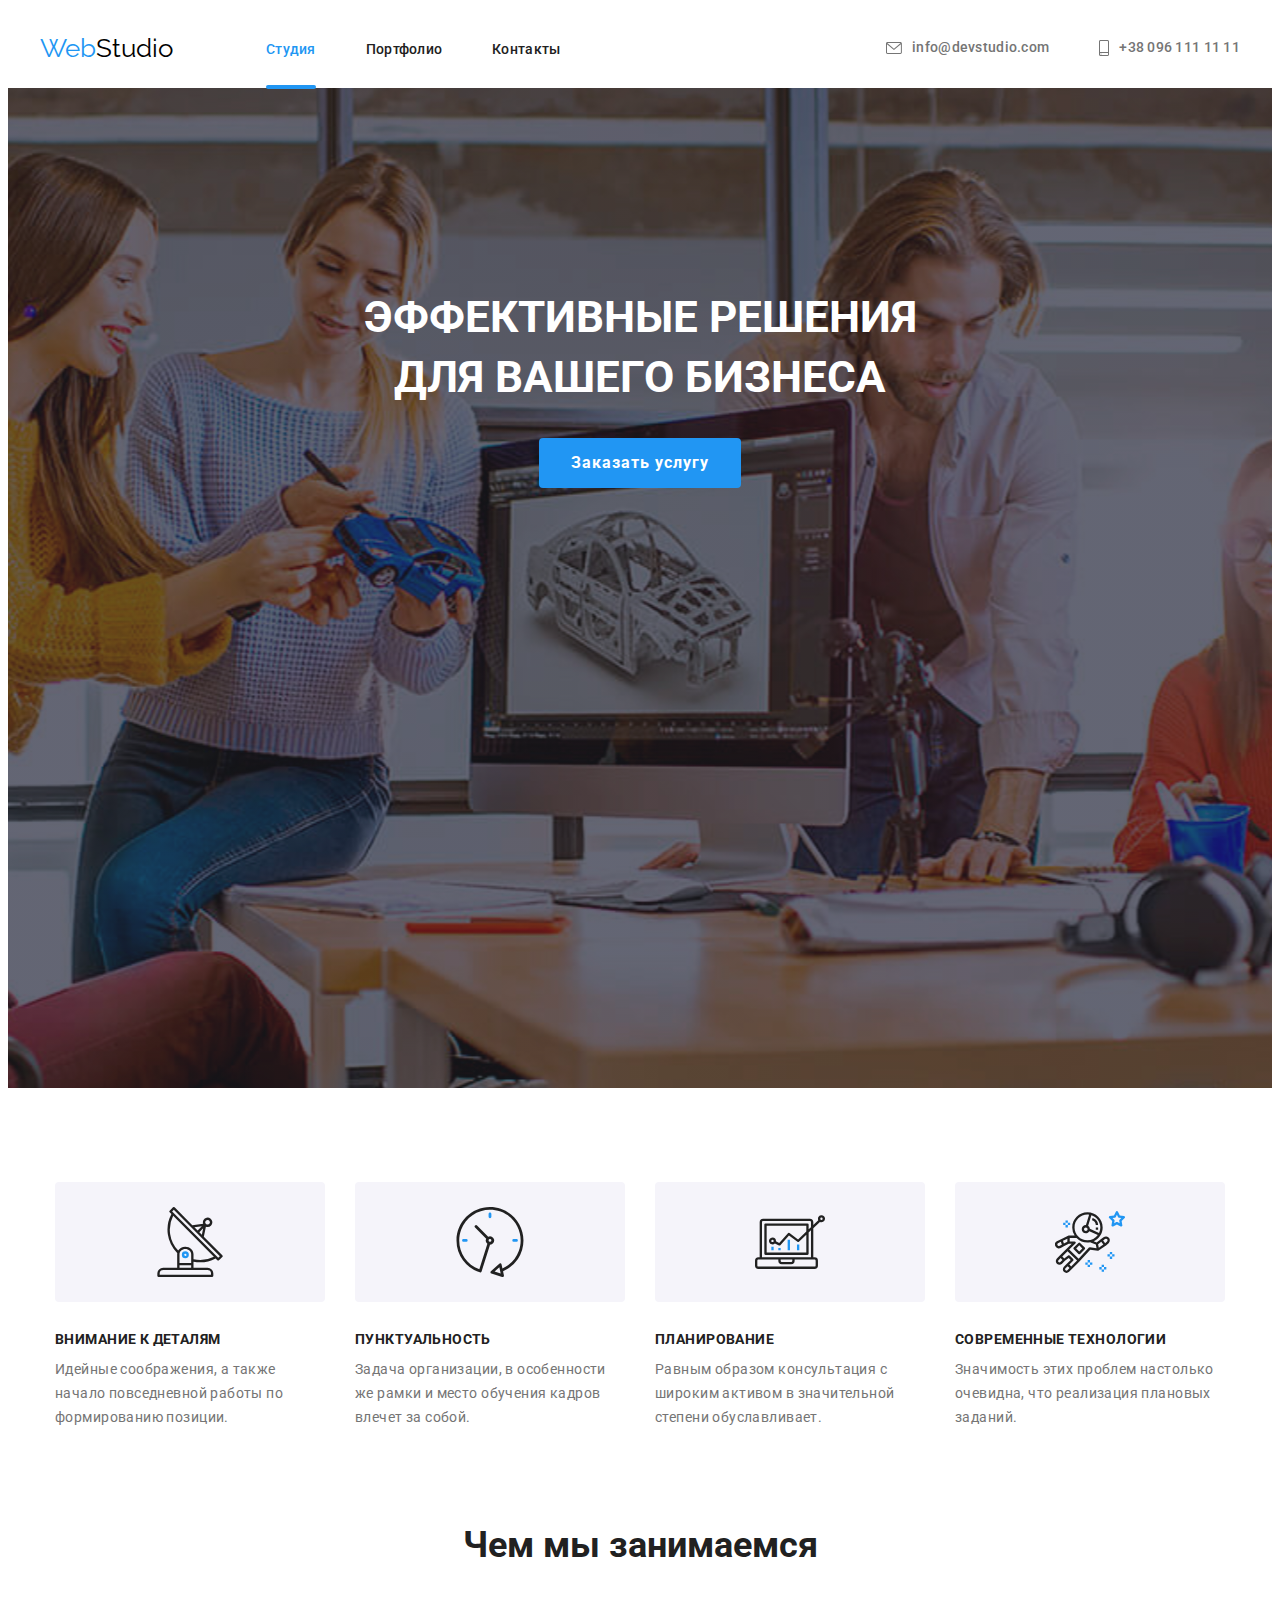
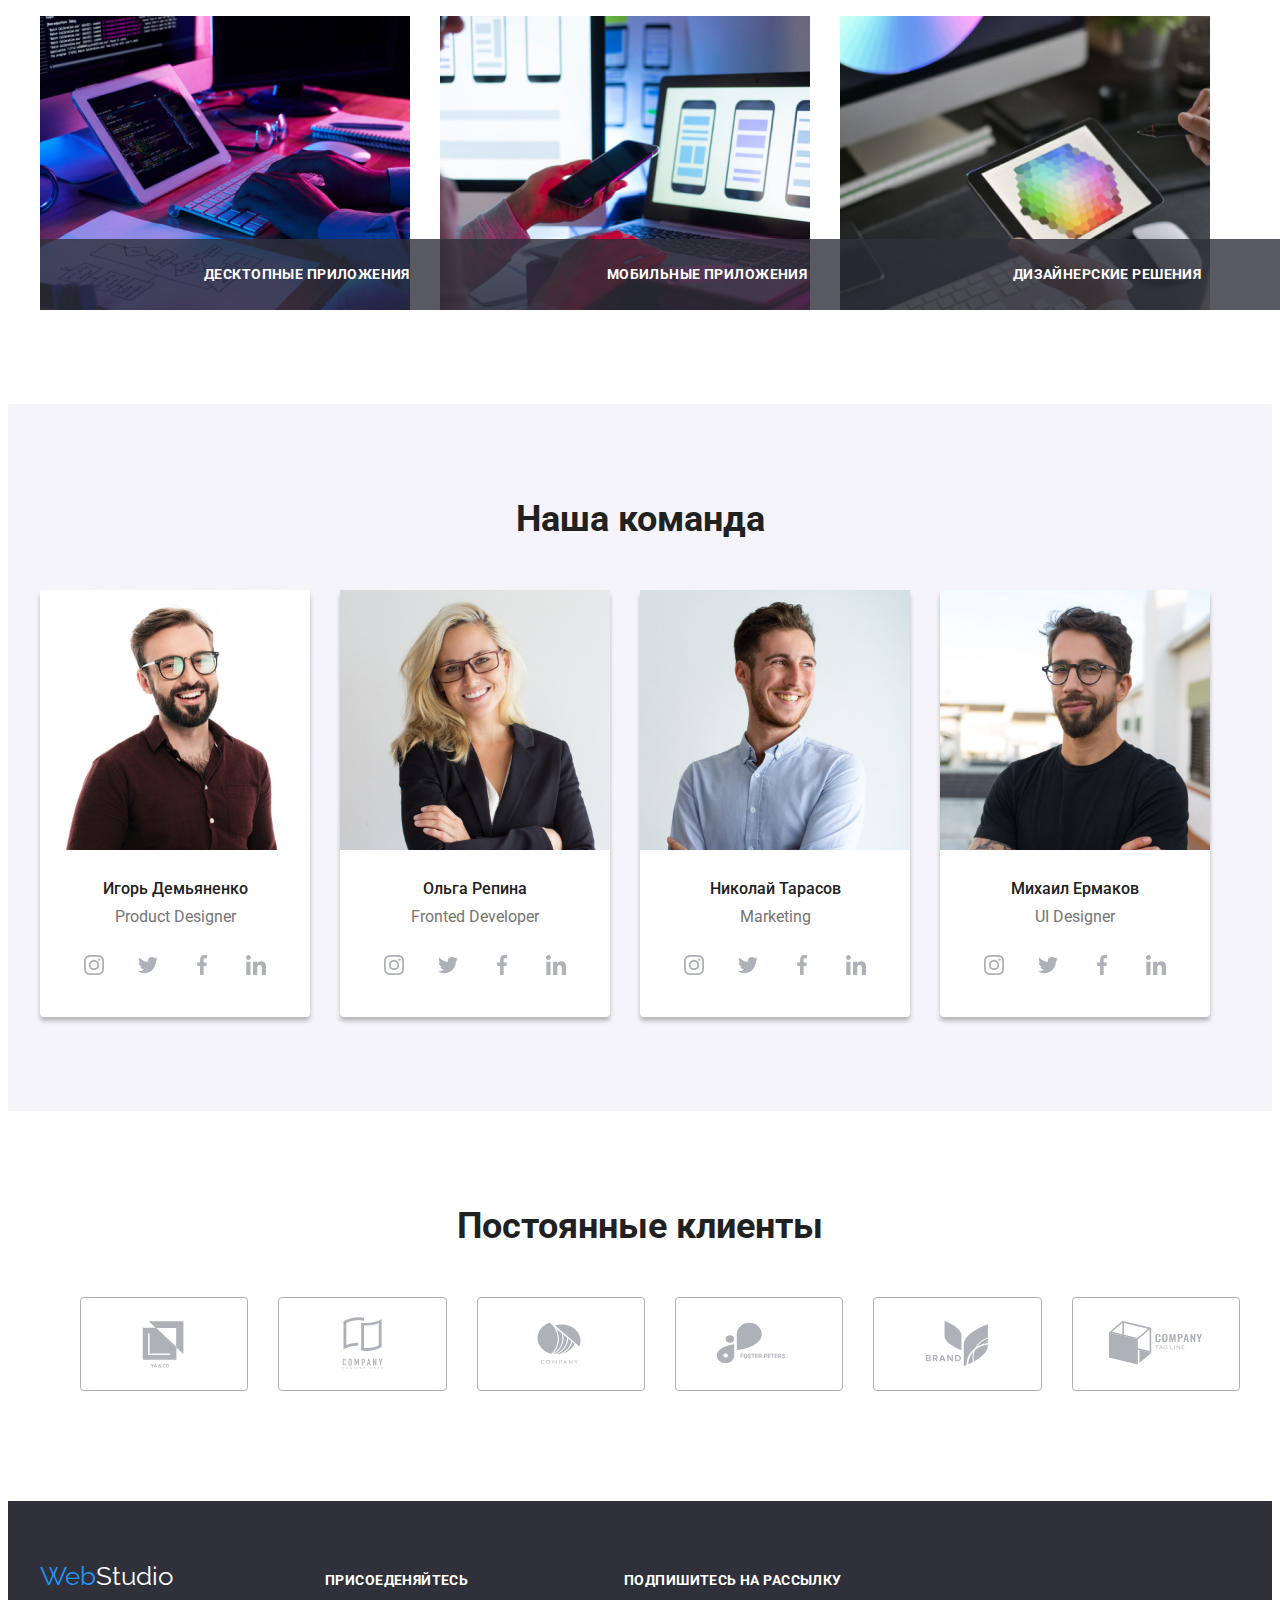
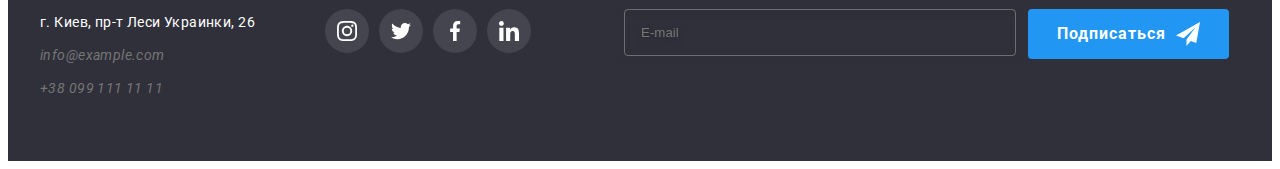
==== index.html @ 23e3aaa8 "." ====
<!DOCTYPE html>
<html lang="ru">
  <head>
    <meta charset="UTF-8" />
    <meta http-equiv="X-UA-Compatible" content="IE=edge" />
    <meta name="viewport" content="width=device-width, initial-scale=1.0" />
    <link rel="preconnect" href="https://fonts.googleapis.com" />
    <link rel="preconnect" href="https://fonts.gstatic.com" crossorigin />
    <link
      href="https://fonts.googleapis.com/css2?family=Raleway:wght@700&family=Roboto:wght@400;500;700;900&display=swap"
      rel="stylesheet"
    />
    <link
      rel="stylesheet"
      href="https://cdnjs.cloudflare.com/ajax/libs/modern-normalize/1.1.0/modern-normalize.min.css"
      integrity="sha512-wpPYUAdjBVSE4KJnH1VR1HeZfpl1ub8YT/NKx4PuQ5NmX2tKuGu6U/JRp5y+Y8XG2tV+wKQpNHVUX03MfMFn9Q=="
      crossorigin="anonymous"
      referrerpolicy="no-referrer"
    />
    <link rel="stylesheet" href="./css/styles.css" />
    <title>Веб студия</title>
  </head>
  <body>
    <!--Шапка-->
    <header class="header">
      <div class="container header__container">
        <a class="header-link logo dec" href="./index.html" lang="en">
          Web<span class="studio logo">Studio</span></a
        >
        <nav class="navigation">
          <ul class="navigation__list">
            <li class="navigation__item">
              <a class="navigation__link active-page dec" href="./index.html">Студия</a>
            </li>
            <li class="navigation__item">
              <a class="navigation__link dec" href="./portfolio.html">Портфолио</a>
            </li>
            <li class="navigation__item">
              <a class="navigation__link dec" href="">Контакты</a>
            </li>
          </ul>
        </nav>
        <!--Контакты-->
        <ul class="contacts">
          <li class="contacts__item">
            <a class="contacts__link dec" href="mailto:info@devstudio.com">
              <svg class="contacts__icon" width="16" height="12">
                <use href="./images/icon/sprite.svg#envelope"></use>
              </svg>
              info@devstudio.com</a
            >
          </li>
          <li class="contacts-tel">
            <a class="contacts__link dec" href="tel:+380961111111">
              <svg class="contacts__icon" width="10" height="16">
                <use href="./images/icon/sprite.svg#smartphone"></use>
              </svg>
              +38 096 111 11 11</a
            >
          </li>
        </ul>
      </div>
    </header>
    <main class="main-hero">
      <!--Герой-->
      <section class="hero bc-hero">
        <div class="container">
          <h1 class="hero__title">Эффективные решения для вашего бизнеса</h1>
          <button class="btn-hero" type="button" data-modal-open>Заказать услугу</button>
          <div class="backdrop is-hidden" data-modal>
            <div class="modal-windov">
              <button class="modal-closed" data-modal-close>
                <svg class="icon-btn" width="18" height="18">
                  <use href="./images/icon/sprite.svg#closed"></use>
                </svg>
              </button>
              <!-- Форма -->
              <form class="modal-form">
                    <b class="text-b">Оставьте свои данные, мы вам перезвоним</b>
                    <label class="label-modul">
                      <span class="lab-form">Имя</span>
                    <input class="input-modul" type="text" name="user-name" />
                    <svg class="icon-modal" width="18" height="18">
                      <use href="./images/icon/sprite.svg#person-form"></use>
                    </svg>
                  </label>
                    <label class="label-modul">
                      <span class="lab-form">Телефон</span>
                    <input class="input-modul" type="tel" name="phone_number"/>
                    <svg class="icon-modal" width="18" height="18">
                      <use href="./images/icon/sprite.svg#phone-form"></use>
                    </svg>
                  </label>
                    <label class="label-modul">
                      <span class="lab-form">Почта</span>
                    <input class="input-modul" type="email" name="email"/>
                    <svg class="icon-modal" width="18" height="18">
                      <use class="icon-modals" href="./images/icon/sprite.svg#mail-form"></use>
                    </svg>
                  </label>
                    <label class="label-moduls">
                      <span class="lab-form">Комментарий</span>
                    <textarea
                    class="textarea-modul"
                      name="feedback"
                      rows="5"
                      placeholder="Введите текст"></textarea>
                    </label>
                  <label class="checkbox-modul" >
                  <input class="checkbox visually-hidden" type="checkbox" name="conditions" value="conditions"/>
                  <span class="custom-checkbox">
                    <svg class="checkbox-icon" width="11" height="8">
                      <use href="./images/icon/sprite.svg#tick"></use>
                    </svg>
                  </span>
                 <span class="checkbox-form">
                  Соглашаюсь с рассылкой и принимаю
                  <a class="link-modul" href="">Условия договора</a>
                 </span>
                </label>
                  <button class="btn-modul" type="submit">Отправить</button>
              </form>
            </div>
          </div>
        </div>
      </section>
      <!--Особенности-->
      <section class="specifics modul">
        <div class="container">
          <!--Заховати заголовок h2 в сss-->
          <h2 hidden>Особенности</h2>
          <ul class="list-specifics">
            <li class="item-specifics">
              <div class="icon">
                <svg class="icon-specifics" width="70" height="70">
                  <use href="./images/icon/sprite.svg#antenna"></use>
                </svg>
              </div>
              <h3 class="specifics-title">Внимание к деталям</h3>
              <p class="specifics-text">
                Идейные соображения, а также начало повседневной работы по формированию позиции.
              </p>
            </li>
            <li class="item-specifics">
              <div class="icon">
                <svg class="icon-specifics" width="70" height="70">
                  <use href="./images/icon/sprite.svg#clock"></use>
                </svg>
              </div>
              <h3 class="specifics-title">Пунктуальность</h3>
              <p class="specifics-text">
                Задача организации, в особенности же рамки и место обучения кадров влечет за собой.
              </p>
            </li>
            <li class="item-specifics">
              <div class="icon">
                <svg class="icon-specifics" width="70" height="70">
                  <use href="./images/icon/sprite.svg#diagram"></use>
                </svg>
              </div>
              <h3 class="specifics-title">Планирование</h3>
              <p class="specifics-text">
                Равным образом консультация с широким активом в значительной степени обуславливает.
              </p>
            </li>
            <li class="item-specifics">
              <div class="icon">
                <svg class="icon-specifics" width="70" height="70">
                  <use href="./images/icon/sprite.svg#astronaut"></use>
                </svg>
              </div>
              <h3 class="specifics-title">Современные технологии</h3>
              <p class="specifics-text">
                Значимость этих проблем настолько очевидна, что реализация плановых заданий.
              </p>
            </li>
          </ul>
        </div>
      </section>
      <section class="work modul">
        <!-- <hr class="line"> -->
        <!--Чем мы занимаемся-->
        <div class="container">
          <h2 class="title-work">Чем мы занимаемся</h2>
          <ul class="list-work">
            <li class="item-work">
              <img
                src="./images/work/keyboard.jpg"
                alt="печатает на клавиатуре"
                width="370"
                height="294"
              />
              <p class="work-text">ДЕСКТОПНЫЕ ПРИЛОЖЕНИЯ</p>
            </li>
            <li class="item-work">
              <img
                src="./images/work/phone.jpg"
                alt="держит в руках телефон"
                width="370"
                height="294"
              />
              <p class="work-text">МОБИЛЬНЫЕ ПРИЛОЖЕНИЯ</p>
            </li>
            <li class="item-work">
              <img
                src="./images/work/tablet.jpg"
                alt="показывает палитру на планшете"
                width="370"
                height="294"
              />
              <p class="work-text">ДИЗАЙНЕРСКИЕ РЕШЕНИЯ</p>
            </li>
          </ul>
        </div>
      </section>
      <!--Наша команда-->
      <section class="team modul">
        <div class="container">
          <h2 class="title-team">Наша команда</h2>
          <ul class="list-team">
            <li class="item-team">
              <img
                class="img-team"
                src="./images/team/ihor.jpg"
                alt="мужчина"
                width="270"
                height="260"
              />
              <div class="team-tt">
                <h3 class="team-name-title">Игорь Демьяненко</h3>
                <p class="team-text" lang="en">Product Designer</p>
                <ul class="social-list">
                  <li class="social-item">
                    <a
                      href="https://www.instagram.com/"
                      target="_blank"
                      class="social-link"
                      aria-label="иконка Instagram"
                    >
                      <svg class="svg-icon" width="20" height="20">
                        <use href="./images/icon/sprite.svg#instagram"></use>
                      </svg>
                    </a>
                  </li>
                  <li class="social-item">
                    <a
                      href="https://twitter.com"
                      target="_blank"
                      class="social-link"
                      aria-label="иконка Twitter"
                    >
                      <svg class="svg-icon" width="20" height="20">
                        <use href="./images/icon/sprite.svg#twitter"></use>
                      </svg>
                    </a>
                  </li>
                  <li class="social-item">
                    <a
                      href="https://uk-ua.facebook.com/"
                      target="_blank"
                      class="social-link"
                      aria-label="иконка Facebook"
                    >
                      <svg class="svg-icon" width="20" height="20">
                        <use href="./images/icon/sprite.svg#facebook"></use>
                      </svg>
                    </a>
                  </li>
                  <li class="social-item">
                    <a
                      href="https://www.linkedin.com/"
                      target="_blank"
                      class="social-link"
                      aria-label="иконка Linkedin"
                    >
                      <svg class="svg-icon" width="20" height="20">
                        <use href="./images/icon/sprite.svg#linkedin"></use>
                      </svg>
                    </a>
                  </li>
                </ul>
              </div>
            </li>
            <li class="item-team">
              <img
                class="img-team"
                src="./images/team/olha.jpg"
                alt="женщина"
                width="270"
                height="260"
              />
              <div class="team-tt">
                <h3 class="team-name-title">Ольга Репина</h3>
                <p class="team-text" lang="en">Fronted Developer</p>
                <ul class="social-list">
                  <li class="social-item">
                    <a
                      href="https://www.instagram.com/"
                      target="_blank"
                      class="social-link"
                      aria-label="иконка Instagram"
                    >
                      <svg class="svg-icon" width="20" height="20">
                        <use href="./images/icon/sprite.svg#instagram"></use>
                      </svg>
                    </a>
                  </li>
                  <li class="social-item">
                    <a
                      href="https://twitter.com"
                      target="_blank"
                      class="social-link"
                      aria-label="иконка Twitter"
                    >
                      <svg class="svg-icon" width="20" height="20">
                        <use href="./images/icon/sprite.svg#twitter"></use>
                      </svg>
                    </a>
                  </li>
                  <li class="social-item">
                    <a
                      href="https://uk-ua.facebook.com/"
                      target="_blank"
                      class="social-link"
                      aria-label="иконка Facebook"
                    >
                      <svg class="svg-icon" width="20" height="20">
                        <use href="./images/icon/sprite.svg#facebook"></use>
                      </svg>
                    </a>
                  </li>
                  <li class="social-item">
                    <a
                      href="https://www.linkedin.com/"
                      target="_blank"
                      class="social-link"
                      aria-label="иконка Linkedin"
                    >
                      <svg class="svg-icon" width="20" height="20">
                        <use href="./images/icon/sprite.svg#linkedin"></use>
                      </svg>
                    </a>
                  </li>
                </ul>
              </div>
            </li>
            <li class="item-team">
              <img
                class="img-team"
                src="./images/team/nikolay.jpg"
                alt="мужчина"
                width="270"
                height="260"
              />
              <div class="team-tt">
                <h3 class="team-name-title">Николай Тарасов</h3>
                <p class="team-text" lang="en">Marketing</p>
                <ul class="social-list">
                  <li class="social-item">
                    <a
                      href="https://www.instagram.com/"
                      target="_blank"
                      class="social-link"
                      aria-label="иконка Instagram"
                    >
                      <svg class="svg-icon" width="20" height="20">
                        <use href="./images/icon/sprite.svg#instagram"></use>
                      </svg>
                    </a>
                  </li>
                  <li class="social-item">
                    <a
                      href="https://twitter.com"
                      target="_blank"
                      class="social-link"
                      aria-label="иконка Twitter"
                    >
                      <svg class="svg-icon" width="20" height="20">
                        <use href="./images/icon/sprite.svg#twitter"></use>
                      </svg>
                    </a>
                  </li>
                  <li class="social-item">
                    <a
                      href="https://uk-ua.facebook.com/"
                      target="_blank"
                      class="social-link"
                      aria-label="иконка Facebook"
                    >
                      <svg class="svg-icon" width="20" height="20">
                        <use href="./images/icon/sprite.svg#facebook"></use>
                      </svg>
                    </a>
                  </li>
                  <li class="social-item">
                    <a
                      href="https://www.linkedin.com/"
                      target="_blank"
                      class="social-link"
                      aria-label="иконка Linkedin"
                    >
                      <svg class="svg-icon" width="20" height="20">
                        <use href="./images/icon/sprite.svg#linkedin"></use>
                      </svg>
                    </a>
                  </li>
                </ul>
              </div>
            </li>
            <li class="item-team">
              <img
                class="img-team"
                src="./images/team/mikhail.jpg"
                alt="мужчина"
                width="270"
                height="260"
              />
              <div class="team-tt">
                <h3 class="team-name-title">Михаил Ермаков</h3>
                <p class="team-text" lang="en">UI Designer</p>
                <ul class="social-list">
                  <li class="social-item">
                    <a
                      href="https://www.instagram.com/"
                      target="_blank"
                      class="social-link"
                      aria-label="иконка Instagram"
                    >
                      <svg class="svg-icon" width="20" height="20">
                        <use href="./images/icon/sprite.svg#instagram"></use>
                      </svg>
                    </a>
                  </li>
                  <li class="social-item">
                    <a
                      href="https://twitter.com"
                      target="_blank"
                      class="social-link"
                      aria-label="иконка Twitter"
                    >
                      <svg class="svg-icon" width="20" height="20">
                        <use href="./images/icon/sprite.svg#twitter"></use>
                      </svg>
                    </a>
                  </li>
                  <li class="social-item">
                    <a
                      href="https://uk-ua.facebook.com/"
                      target="_blank"
                      class="social-link"
                      aria-label="иконка Facebook"
                    >
                      <svg class="svg-icon" width="20" height="20">
                        <use href="./images/icon/sprite.svg#facebook"></use>
                      </svg>
                    </a>
                  </li>
                  <li class="social-item">
                    <a
                      href="https://www.linkedin.com/"
                      target="_blank"
                      class="social-link"
                      aria-label="иконка Linkedin"
                    >
                      <svg class="svg-icon" width="20" height="20">
                        <use href="./images/icon/sprite.svg#linkedin"></use>
                      </svg>
                    </a>
                  </li>
                </ul>
              </div>
            </li>
          </ul>
        </div>
      </section>
      <!--Постоянний клиенти-->
      <section class="modul">
        <div class="container">
          <h2 class="title-clients">Постоянные клиенты</h2>
          <ul class="list-client">
            <li class="item-client">
              <svg class="icon-client" width="106" height="60">
                <use href="./images/icon/sprite.svg#img"></use>
              </svg>
            </li>
            <li class="item-client">
              <svg class="icon-client" width="106" height="60">
                <use href="./images/icon/sprite.svg#logo"></use>
              </svg>
            </li>
            <li class="item-client">
              <svg class="icon-client" width="106" height="60">
                <use href="./images/icon/sprite.svg#logo-1"></use>
              </svg>
            </li>
            <li class="item-client">
              <svg class="icon-client" width="106" height="60">
                <use href="./images/icon/sprite.svg#logo-2"></use>
              </svg>
            </li>
            <li class="item-client">
              <svg class="icon-client" width="106" height="60">
                <use href="./images/icon/sprite.svg#logo-3"></use>
              </svg>
            </li>
            <li class="item-client">
              <svg class="icon-client" width="106" height="60">
                <use href="./images/icon/sprite.svg#logo-4"></use>
              </svg>
            </li>
          </ul>
        </div>
      </section>
    </main>
    <!--Подвал-->
    <footer class="footer-container">
      <div class="container new">
        <div class="foot-div">
          <a class="webstudio-footer logo dec" href="./index.html" lang="en">
            Web<span class="studio-footer logo">Studio</span></a
          >
          <address class="footer-adress">
            <ul class="adress-list">
              <li class="item-footer">
                <p class="country">г. Киев, пр-т Леси Украинки, 26</p>
              </li>
              <li class="item-footer">
                <a class="mail-footer dec" href="mailto:info@example.com">info@example.com</a>
              </li>
              <li>
                <a class="tel-footer dec" href="tel:+380991111111">+38 099 111 11 11</a>
              </li>
            </ul>
          </address>
        </div>
        <div class="join">
          <h2 class="title-join">ПРИСОЕДЕНЯЙТЕСЬ</h2>
          <ul class="join-list">
            <li class="join-item">
              <a class="join-link" href="" aria-label="иконка Instagram" target="_blank">
                <svg class="icon-join" width="20" height="20">
                  <use href="./images/icon/sprite.svg#instagram"></use>
                </svg>
              </a>
            </li>
            <li class="join-item">
              <a class="join-link" href="" aria-label="иконка Twitter" target="_blank">
                <svg class="icon-join" width="20" height="20">
                  <use href="./images/icon/sprite.svg#twitter"></use>
                </svg>
              </a>
            </li>
            <li class="join-item">
              <a class="join-link" href="" aria-label="иконка Facebook" target="_blank">
                <svg class="icon-join" width="20" height="20">
                  <use href="./images/icon/sprite.svg#facebook"></use>
                </svg>
              </a>
            </li>
            <li class="join-item">
              <a class="join-link" href="" aria-label="иконка Linkedin" target="_blank">
                <svg class="icon-join" width="20" height="20">
                  <use href="./images/icon/sprite.svg#linkedin"></use>
                </svg>
              </a>
            </li>
          </ul>
        </div>
        <form class="email-form">
          <h3 class="title-join">ПОДПИШИТЕСЬ НА РАССЫЛКУ</h3>
          <div class="mailing-list">
            <label class="label-footer">
            <input class="input-mailing" type="email" placeholder="E-mail">
          </label>
            <button class="foot-btn" type="submit">Подписаться
              <svg class="icon-btnf" width="24" height="24">
                <use href="./images/icon/sprite.svg#icon-foot"></use>
              </svg>
            </button>
          </div>
        </form>
      </div>
    </footer>
    <script src="./js/modal.js"></script>
  </body>
</html>
---- css/styles.css ----
/*webstudio*/
:root {
  --roboto-font: 'Roboto', sans-serif;
  --logo-font: 'Raleway', sans-serif;
  --brand-color: #212121;
  --logo-cl: #2196f3;
  --white-cl: #ffffff;
  --black-cl: #000000;
  --grey-cl: #757575;
  --bc-footcl: #2f303a;
  --btn-cl: #188ce8;
  --whiteF-cl: #ffffff;
  --btnbc: #f5f4fa;
  --bcteam: #f5f4fa;
  --backgroundteam: #f5f4fa;
  --color-line: #c4c4c4;
  --color-icon: #afb1b8;
  --border-team: rgba(0, 0, 0, 0.25);
  --border-project: #eeeeee;
  --border-header: #ececec;
  --clientc: #afb1b8;
  --bc-prtf: rgba(33, 150, 243, 0.9);
  --rgba-textarea: rgba(117, 117, 117, 0.5);
  --card-prf: 30px;
  --time-hover: 250ms cubic-bezier(0.4, 0, 0.2, 1);
}
body {
  font-family: var(--roboto-font);
  color: var(--brand-color);
  background: var(--white-cl);
}
h1,
h2,
h3,
h4,
h5,
h6,
p {
  margin-top: 0;
  margin-bottom: 0;
}

img {
  display: block;
  max-width: 100%;
}
.visually-hidden {
  position: absolute;
  white-space: nowrap;
  width: 1px;
  height: 1px;
  overflow: hidden;
  border: 0;
  padding: 0;
  clip: rect(0 0 0 0);
  clip-path: inset(50%);
  margin: -1px;
}

.header__container {
  display: flex;
  align-items: center;
}
.container {
  width: 1200px;
  padding-right: 15px;
  padding-left: 15px;
  margin: 0 auto;
  /* outline: 1px solid red; */
}
.modul {
  padding: 94px 0;
}
/*Хедер*/
.logo {
  font-family: var(--logo-font);
  font-size: 26px;
}

.header-link {
  color: var(--logo-cl);
  margin-right: 93px;
  padding-top: 24px;
  padding-bottom: 25px;
}
.studio {
  color: var(--black-cl);
}
/* Навігація сайту*/
.navigation__list {
  display: flex;
  align-items: center;
}
.navigation__item {
  margin-right: 50px;
}
.navigation__link {
  position: relative;
  font-weight: 500;
  font-size: 14px;
  line-height: 1.14;
  letter-spacing: 0.02em;
  color: var(--brand-color);
  padding: 32px 0;
  transition-property: color;
  transition-duration: 250ms;
  transition-timing-function: cubic-bezier(0.4, 0, 0.2, 1);
}
.active-page {
  color: var(--logo-cl);
}
.active-page::after {
  position: absolute;
  bottom: 0;
  left: 0;
  content: '';
  display: block;
  width: 100%;
  height: 4px;
  background: var(--logo-cl);
  border-radius: 2px;
}
.navigation__link::after:hover,
.navigation__link::after:focus {
  position: absolute;
  bottom: 0;
  left: 0;
  content: '';
  display: block;
  width: 100%;
  height: 4px;
  background: var(--logo-cl);
  border-radius: 2px;
}

.navigation__link:hover,
.navigation__link:focus {
  color: var(--logo-cl);
}
.contacts {
  display: flex;
  margin-left: auto;
  align-items: center;
}
.contacts__icon {
  fill: var(--grey-cl);
  margin-right: 10px;
}
.contacts__item {
  margin-right: 50px;
}


.contacts__link {
  display: flex;
  align-items: center;
  justify-content: center;
  font-family: var(--roboto-font);
  font-style: normal;
  font-weight: 500;
  font-size: 14px;
  line-height: 1.14;
  letter-spacing: 0.02em;
  color: var(--grey-cl);
  padding: 32px 0;
  transition-property: color;
  transition-duration: 250ms;
  transition-timing-function: cubic-bezier(0.4, 0, 0.2, 1);
}
.contacts__link:hover,
.contacts__link:focus {
  color: var(--logo-cl);
}
.contacts__link:hover .contacts__icon,
.contacts__link:focus .contacts__icon {
  fill: var(--logo-cl);
}

/* Герой*/
.hero {
  background: var(--bc-footcl);
  padding: 200px 0;
}
.hero__title {
  max-width: 650px;
  text-align: center;
  font-size: 44px;
  line-height: 1.36;
  text-transform: uppercase;
  color: var(--white-cl);
  margin-top: 0;
  margin-left: auto;
  margin-bottom: 30px;
  margin-right: auto;
}
.bc-hero {
  background-image: linear-gradient(to right, rgba(47, 48, 58, 0.4), rgba(47, 48, 58, 0.4)),
    url(../images/bc/bc-home.svg);
  max-width: 1600px;
  height: 600px;
  margin-left: auto;
  margin-right: auto;
  background-repeat: no-repeat;
  background-position: center;
  background-size: cover;
}
.btn-hero {
  display: block;
  font-family: inherit;
  border-radius: 4px;
  cursor: pointer;
  background: var(--logo-cl);
  font-style: normal;
  font-weight: 700;
  font-size: 16px;
  line-height: 1.87;
  letter-spacing: 0.06em;
  color: var(--whiteF-cl);
  margin-left: auto;
  margin-right: auto;
  padding: 10px 32px;
  border: none;
  transition-property: background-color;
  transition-duration: 250ms;
  transition-timing-function: cubic-bezier(0.4, 0, 0.2, 1);
}
.btn-hero:hover {
  color: var(--whiteF-cl);
  background: var(--btn-cl);
}
.icon-btn {
  fill: var(--black-cl);
}
.specifics {
  padding-bottom: 0;
}
.icon {
  display: flex;
  justify-content: center;
  align-items: center;
  background: var(--bcteam);
  border-radius: 4px;
  width: 270px;
  height: 120px;
  margin-bottom: 30px;
}
/* Модальне вікно */
.backdrop {
  width: 100%;
  height: 100%;
  position: fixed;
  top: 0;
  left: 0;
  background-color: rgba(0, 0, 0, 0.25);
  z-index: 10;
  transition: opacity visibility;
  transition-duration: 250ms;
  transition-timing-function: cubic-bezier(0.4, 0, 0.2, 1);
}
.backdrop.is-hidden {
  opacity: 0;
  pointer-events: none;
  visibility: hidden;
}
.modal-windov {
  position: absolute;
  top: 50%;
  left: 50%;
  width: 528px;
  /* height: 581px; */
  background-color: var(--white-cl);
  border-radius: 4px;
  transform: translate(-50%, -50%);
  padding: 40px;
}
.modal-closed {
  display: flex;
  align-items: center;
  justify-content: center;
  position: absolute;
  top: 8px;
  right: 8px;
  width: 30px;
  height: 30px;
  background: #ffffff;
  border: 1px solid rgba(0, 0, 0, 0.1);
  border-radius: 50%;
  cursor: pointer;
  padding: 0;
}
/* Форма */
.text-b {
  display: block;
  text-align: center;
  margin-bottom: 12px;
  font-family: 'Roboto';
  font-style: normal;
  font-weight: 700;
  font-size: 20px;
  line-height: 1.15;
  text-align: center;
  letter-spacing: 0.03em;

  color: #212121;
}

.icon-modal {
  fill: var(--brand-color);
}
.input-modul {
  width: 100%;
  height: 40px;
  padding: 11px;
  padding-left: 42px;
  border: 1px solid rgba(33, 33, 33, 0.2);
  border-radius: 4px;
  outline: transparent;
  transition-property: border;
  transition-duration: 250ms;
  transition-timing-function: cubic-bezier(0.4, 0, 0.2, 1);
}
.input-modul:hover,
.input-modul:focus,
.textarea-modul:hover,
.textarea-modul:focus {
  border: 1px solid var(--logo-cl);
}
.label-modul > .icon-modal {
  transition-property: fill;
  transition-duration: 250ms;
  transition-timing-function: cubic-bezier(0.4, 0, 0.2, 1);
}

.label-modul:hover > .icon-modal {
  fill: var(--logo-cl);
}
.input-modul:focus+ .icon-modal {
  fill:var(--logo-cl);
 }

/* .input-modul:focus + .icon-modal {
  fill:var(--logo-cl);
} */
/* .label-modul:focus > .icon-modal {
  fill:var(--logo-cl);
} */
.textarea-modul {
  border: 1px solid rgba(33, 33, 33, 0.2);
  border-radius: 4px;
  resize: none;
  width: 100%;
  outline: transparent;
  padding: 12px 16px;
 
  transition-property: border;
  transition-duration: 250ms;
  transition-timing-function: cubic-bezier(0.4, 0, 0.2, 1);
}
.textarea-modul::placeholder{
  font-family: var(--roboto-font);
  font-size: 14px;
  font-weight: 400;
  font-size: 14px;
  line-height: 1.14;
  letter-spacing: 0.01em;
  color: var(--rgba-textarea);
}
.label-moduls{
  display: block;
  margin-bottom: 20px;
}


.btn-modul {
  display: block;
  font-family: inherit;
  border-radius: 4px;
  cursor: pointer;
  background: var(--logo-cl);
  font-style: normal;
  font-weight: 700;
  font-size: 16px;
  line-height: 1.87;
  letter-spacing: 0.06em;
  color: var(--whiteF-cl);
  margin-top: 30px;
  margin-left: auto;
  margin-right: auto;
  padding: 10px 55px;
  border: none;
  box-shadow: 0px 4px 4px var(--border-team);
  transition-property: background-color;
  transition-duration: 250ms;
  transition-timing-function: cubic-bezier(0.4, 0, 0.2, 1);
}
.btn-modul:hover {
  color: var(--whiteF-cl);
  background: var(--btn-cl);
}
.checkbox-modul {
  display: flex;
  align-items: center;
  justify-content: center;
}
.link-modul {
  color: var(--logo-cl);
  text-decoration-line: underline;
  font-family: inherit;
  font-weight: 400;
  font-size: 14px;
  line-height: 1.71;
  letter-spacing: 0.03em;
}
.lab-form {
  display: block;
  font-family: var(--roboto-font);
  font-weight: 400;
  font-size: 12px;
  line-height: 1.16;
  letter-spacing: 0.01em;
  color: var(--grey-cl);
  margin-bottom: 4px;
}
.label-modul {
  position: relative;
  display: block;
  margin-bottom: 10px;
  color: var(--grey-cl);
}


.icon-modal {
  position: absolute;
  left: 12px;
  bottom: 11px;
}
.custom-checkbox {
  width: 16px;
  height: 15px;
  display: flex;
  align-items: center;
  justify-content: center;
  outline: 2px solid var(--black-cl);
  outline-offset: -2px;
  border-radius: 4px;
  transition: background-color, outline 250ms cubic-bezier(0.4, 0, 0.2, 1);
  margin-right: 7px;
}

.checkbox:checked + .custom-checkbox {
  outline: var(--logo-cl);
  background-color: var(--logo-cl);
}
.checkbox-icon {
  opacity: 0;
  transition: opacity 250ms cubic-bezier(0.4, 0, 0.2, 1);
  fill: var(--whiteF-cl);
}
.checkbox:checked + .custom-checkbox .checkbox-icon {
  opacity: 1;
  fill: var(--whiteF-cl);
}
.checkbox-form {
  font-family: inherit;
  font-weight: 400;
  font-size: 14px;
  line-height: 1.71;
  letter-spacing: 0.03em;
  color: var(--grey-cl);
}
/* Особливості */
.list-specifics {
  display: flex;
  align-items: center;
  /* padding-top: 94px; */
  /* padding-bottom: 60px; */
  width: 1170px;
  margin: 0 auto;
  padding-left: 0;
}

.item-specifics {
  max-width: 270px;
  margin-right: 30px;
}
.item-specifics:last-child {
  margin-right: 0;
}
.specifics-title {
  font-weight: 700;
  font-size: 14px;
  line-height: 1.14;
  letter-spacing: 0.03em;
  text-transform: uppercase;
  margin-bottom: 10px;
}
.specifics-text {
  font-size: 14px;
  line-height: 1.71;
  letter-spacing: 0.03em;
  color: var(--grey-cl);
}

/* Чим ми займаємось */
.title-work {
  text-align: center;
  margin-top: 0;
  margin-bottom: 50px;
  font-size: 36px;
}
.list-work {
  display: flex;
  /* padding-bottom: 94px; */
}
.item-work {
  position: relative;
  margin-right: 30px;
}
.item-work:last-child {
  margin-right: 0;
}
.work-text {
  position: absolute;
  width: 100%;
  bottom: 0;
  left: 0;
  font-family: var(--roboto-font);
  font-weight: 700;
  font-size: 14px;
  line-height: 1.17;
  text-align: center;
  padding: 27px 82px;
  color: var(--whiteF-cl);
  background-color: rgba(47, 48, 58, 0.8);
  letter-spacing: 0.03em;
  /* text-transform: uppercase; */
}
/*Наша команда*/
.team {
  background-color: var(--bcteam);
}
.title-team {
  text-align: center;
  font-size: 36px;
  /* padding-top: 94px; */
  margin-bottom: 50px;
}
.list-team {
  display: flex;
  /* padding-bottom: 94px; */
}
.item-team {
  margin-right: 30px;
  background-color: var(--white-cl);
  border-radius: 4px;
  box-shadow: 0 4px 4px var(--border-team);
}
.item-team:last-child {
  margin-right: 0;
}
.img-team {
  /* margin-bottom: 30px; */
}
.team-tt {
  padding: 30px 0;
}
.team-name-title {
  text-align: center;
  font-weight: 500;
  font-size: 16px;
  line-height: 1.16;
  margin-bottom: 10px;
  /* padding: 30px 0 10px 0; */
}
.team-text {
  text-align: center;
  font-size: 16px;
  line-height: 1.18;
  color: var(--grey-cl);
  margin-bottom: 16px;
  /* padding-bottom: 30px; */
}
.svg-icon {
  fill: var(--color-icon);
}
.social-list {
  display: flex;
  justify-content: center;
  align-items: center;
}
.social-item:not(:last-child) {
  margin-right: 10px;
}
.social-link {
  display: flex;
  justify-content: center;
  align-items: center;
  width: 44px;
  height: 44px;
  background-color: var(--white-cl);
  border-radius: 50%;
  transition-property: color background-color;
  transition-duration: 250ms;
  transition-timing-function: cubic-bezier(0.4, 0, 0.2, 1);
}
.social-link:hover,
.social-link:focus {
  background-color: var(--logo-cl);
}
.social-link:hover .svg-icon,
.social-link:focus .svg-icon {
  fill: var(--white-cl);
}
/* Клієнти */
.title-clients {
  text-align: center;
  font-size: 36px;
  /* padding-top: 94px; */
  margin-bottom: 50px;
}
.list-client {
  display: flex;
  justify-content: center;
  align-items: center;
}
.icon-client {
  fill: var(--clientc);
}
.item-client {
  width: 170px;
  height: 92px;
  display: flex;
  justify-content: center;
  align-items: center;
  border: 1px solid var(--clientc);
  border-radius: 4px;
  transition-property: border;
  transition-duration: 250ms;
  transition-timing-function: cubic-bezier(0.4, 0, 0.2, 1);
}
.item-client:not(:last-child) {
  margin-right: 30px;
}
.item-client:hover,
.item-client:focus {
  border: 1px solid var(--logo-cl);
  cursor: pointer;
}
.item-client:hover .icon-client,
.item-client:focus .icon-client {
  fill: var(--logo-cl);
  transition-property: fill;
  transition-duration: 250ms;
  transition-timing-function: cubic-bezier(0.4, 0, 0.2, 1);
}

/* Підвал*/
.join {
  display: inline-block;
}
.webstudio-footer {
  color: var(--logo-cl);
  padding-bottom: 20px;
}
.studio-footer {
  color: var(--white-cl);
}
.footer-container {
  background-color: var(--bc-footcl);
  padding-top: 60px;
  padding-bottom: 60px;
}
.footer-adress {
  /* padding-left: 215px;
padding-bottom: 60px; */
}
.adress-list {
  padding-top: 20px;
}
.country {
  font-weight: 400;
  font-size: 14px;
  line-height: 1.71;
  letter-spacing: 0.03em;
  color: var(--white-cl);
  font-style: normal;
}
.mail-footer,
.tel-footer {
  font-weight: 400;
  font-size: 14px;
  line-height: 1.71;
  letter-spacing: 0.03em;
  color: var(--grey-cl);
  transition-property: color;
  transition-duration: 250ms;
  transition-timing-function: cubic-bezier(0.4, 0, 0.2, 1);
}
.mail-footer:hover,
.mail-footer:focus {
  color: var(--logo-cl);
}
.tel-footer:hover,
.tel-footer:focus {
  color: var(--logo-cl);
}
.join {
  width: 206px;
  margin-left: 70px;
  padding-top: 12px;
}
.title-join {
  font-style: var(--roboto-font);
  font-weight: 700;
  line-height: 1.14;
  font-size: 14px;
  color: var(--white-cl);
  margin-bottom: 20px;
  letter-spacing: 0.03em;
}
.item-footer {
  margin-bottom: 9px;
}
.join-list {
  display: flex;
  justify-content: center;
  align-items: center;
}
.join-link {
  width: 44px;
  height: 44px;
  display: flex;
  justify-content: center;
  align-items: center;
  border-radius: 50%;
  background-color: rgba(255, 255, 255, 0.1);
  transition-property: background-color;
  transition-duration: 250ms;
  transition-timing-function: cubic-bezier(0.4, 0, 0.2, 1);
}
.join-item:not(:last-child) {
  margin-right: 10px;
}
.join-link:hover,
.join-link:focus {
  background-color: var(--logo-cl);
}
.icon-join {
  fill: var(--white-cl);
}
.new {
  display: flex;
}
/* Форма футер */
.email-form {
  margin-left: 93px;
  padding-top: 12px;
}
.mailing-list {
  display: flex;
}
.foot-btn {
  display: flex;
  align-items: center;
  flex-direction: row;
  font-family: inherit;
  border-radius: 4px;
  cursor: pointer;
  background: var(--logo-cl);
  font-style: normal;
  font-weight: 700;
  font-size: 16px;
  line-height: 1.87;
  letter-spacing: 0.06em;
  color: var(--whiteF-cl);
  padding: 10px 29px;
  margin-left: 12px;
  border: none;
  transition-property: background-color;
  transition-duration: 250ms;
  transition-timing-function: cubic-bezier(0.4, 0, 0.2, 1);
}
.input-mailing {
  width: 358px;
  background-color: transparent;
  border: 1px solid rgba(255, 255, 255, 0.3);
  filter: drop-shadow(0px 4px 4px rgba(0, 0, 0, 0.15));
  border-radius: 4px;
  padding: 15px 16px;
  color: #ffffff;
  outline: transparent;
}
.icon-btnf {
  fill: var(--white-cl);
  margin-left: 10px;
}

/*Портфоліо*/
.section-portfolio {
  padding: 94px 0;
}
/* Кнопки */
.section-portfolio .menu-btn.active {
  color: var(--whiteF-cl);
  background-color: var(--logo-cl);
}
.container > .list-portfolio-btn {
  display: flex;
  align-items: center;
  justify-content: center;
  margin-bottom: 50px;
  /* padding-top: 94px; */
  /* padding-bottom: 50px; */
}
.menu-btn:hover,
.menu-btn:focus {
  background: var(--logo-cl);
  color: var(--whiteF-cl);
}
.menu-btn {
  font-family: inherit;
  font-size: 16px;
  line-height: 1.6;
  text-align: center;
  letter-spacing: 0.03em;
  border-radius: 4px;
  border: none;
  cursor: pointer;
  background: var(--btnbc);
  padding: 6px 22px;
  box-shadow: 0px 4px 4px var(--border-team);
  transition-property: background-color color;
  transition-duration: 250ms;
  transition-timing-function: cubic-bezier(0.4, 0, 0.2, 1);
}
.item-btn {
  margin-right: 8px;
}
/*Проекти*/
.container > .project-list {
  display: flex;
  flex-wrap: wrap;
  /* padding-bottom: 94px; */
  margin-left: calc(-1 * var(--card-prf));
  margin-top: calc(-1 * var(--card-prf));
}
.project {
  margin-top: var(--card-prf);
  margin-left: var(--card-prf);
  flex-basis: calc(100% / 3 calc(-1 * var(--card-prf)));
  /* margin-right: 30px;
  margin-bottom: 30px; */
  /* outline: 1px solid red; */
  /* outline: 1px solid var(--border-project); */
  width: 370px;
  border: 1px solid var(--border-project);
}
/* .project:nth-child(3n){
  margin-right: 0;
}
.project:nth-last-child(-n+3){
margin-bottom: 0;
} */

.card-content {
  padding: 20px 24px;
}
.title-project {
  font-weight: 700;
  font-size: 18px;
  line-height: 2;
  letter-spacing: 0.06em;
  color: var(--brand-color);
  margin-bottom: 4px;
}
.project-text {
  font-size: 16px;
  line-height: 1.87;
  letter-spacing: 0.03em;
  color: var(--grey-cl);
}
.project {
  transition-property: box-shadow;
  transition-duration: 250ms;
  transition-timing-function: cubic-bezier(0.4, 0, 0.2, 1);
}
.project:hover,
.project:focus {
  cursor: pointer;
  box-shadow: 0 4px 4px var(--border-team);
}
.card-thumb {
  /* outline: 1px solid red; */
  position: relative;
  overflow: hidden;
}
.overlay {
  position: absolute;
  top: 0;
  left: 0;
  width: 100%;
  height: 100%;
  background-color: var(--bc-prtf);
  /* z-index: 100; */
  /* transition: transform 250ms cubic-bezier(0.4, 0, 0.2, 1); */
  transform: translateY(100%);
  transition-property: transform;
  transition-duration: 250ms;
  transition-timing-function: cubic-bezier(0.4, 0, 0.2, 1);
}
.text-overlay {
  /* padding: 63px 24px 63px 24px; */
  padding-top: 63px;
  padding-left: 24px;
  padding-bottom: 63px;
  padding-right: 24px;
  text-align: left;
  font-family: var(--roboto-font);
  font-weight: 400;
  line-height: 1.5;
  letter-spacing: 0.03em;
  color: var(--whiteF-cl);
}
.project:hover .overlay,
.project:focus .overlay {
  transform: translateY(0);
}

/* Декорація */
.navigation__list,
.contacts,
.list-specifics,
.list-work,
.list-team,
.adress-list,
.list-portfolio-btn,
.project-list,
.social-list,
.item-client,
.join-list {
  list-style-type: none;
  margin-top: 0;
  margin-bottom: 0;
  padding-left: 0;
}
.dec {
  text-decoration: none;
  /* padding: 32px 0; */
}
.modal-closed:hover .icon-btn,
.modal-closed:focus.icon-btn {
  fill: var(--logo-cl);
}
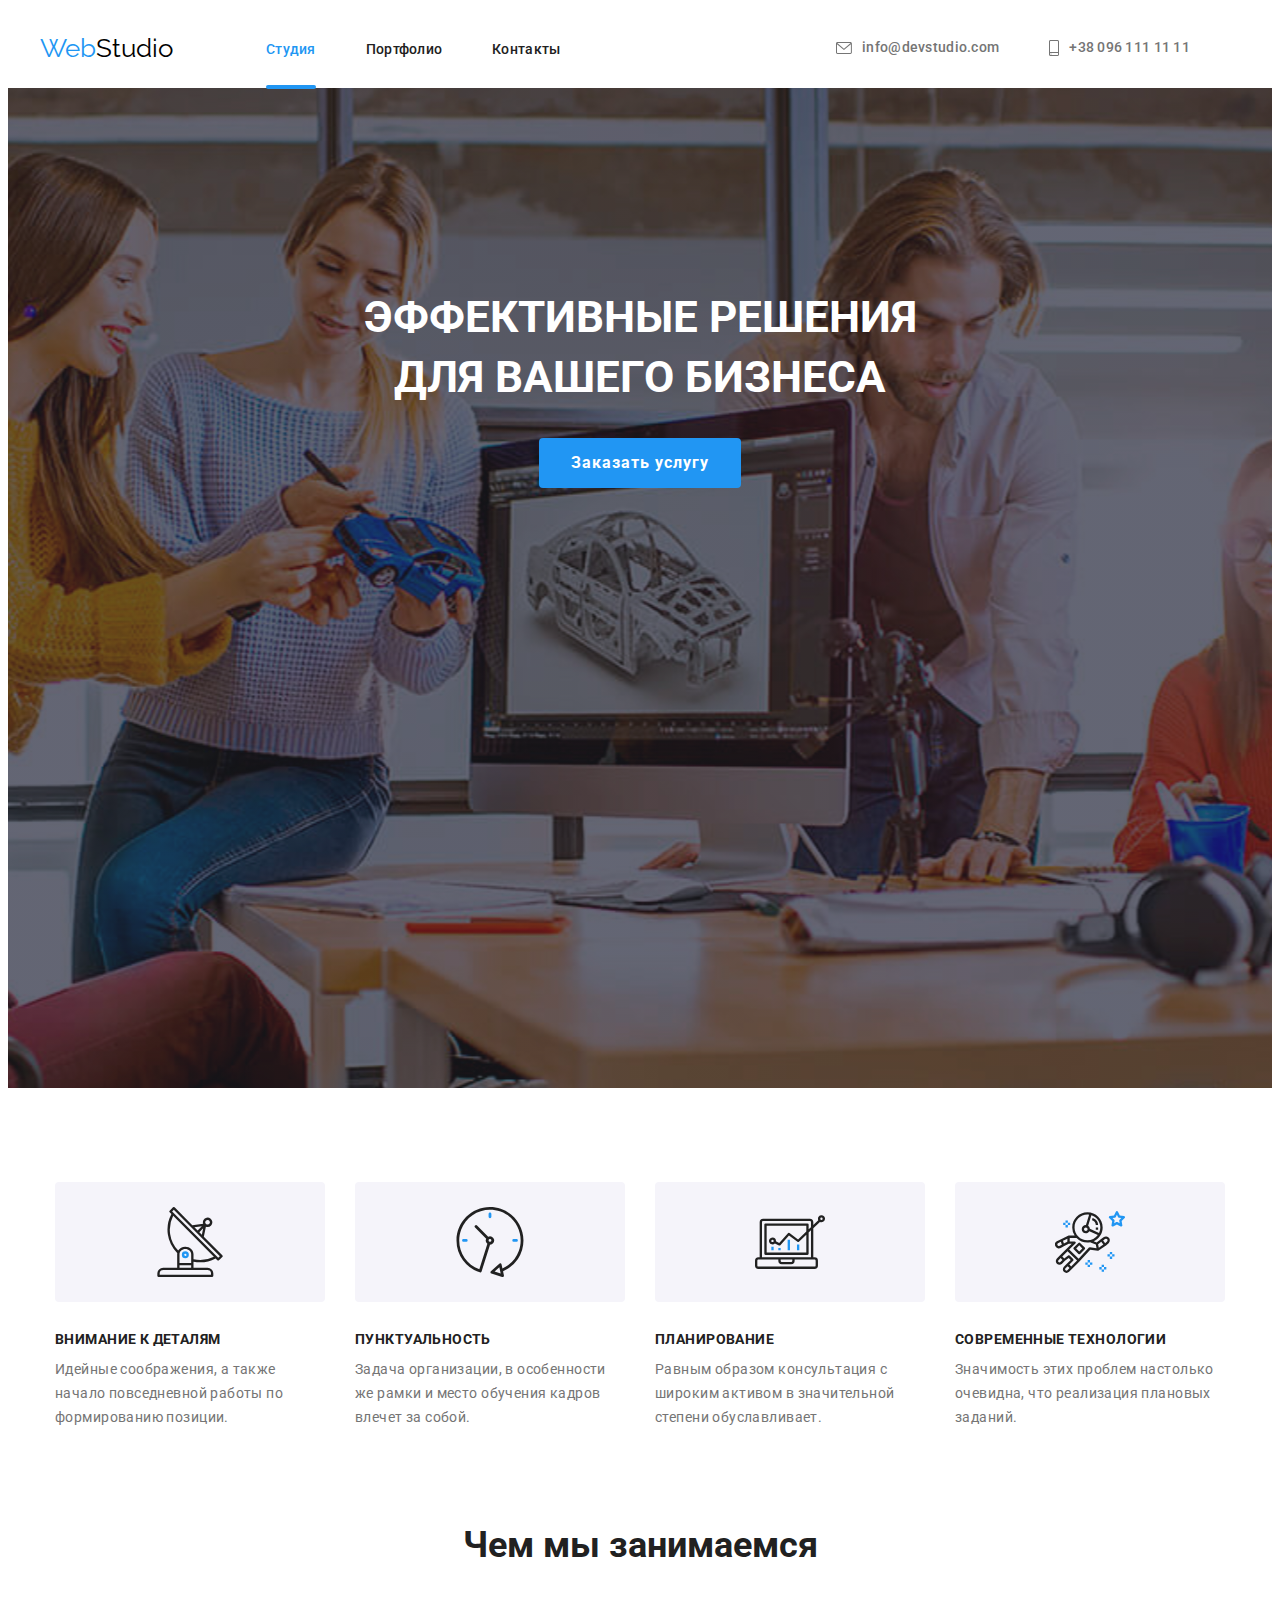
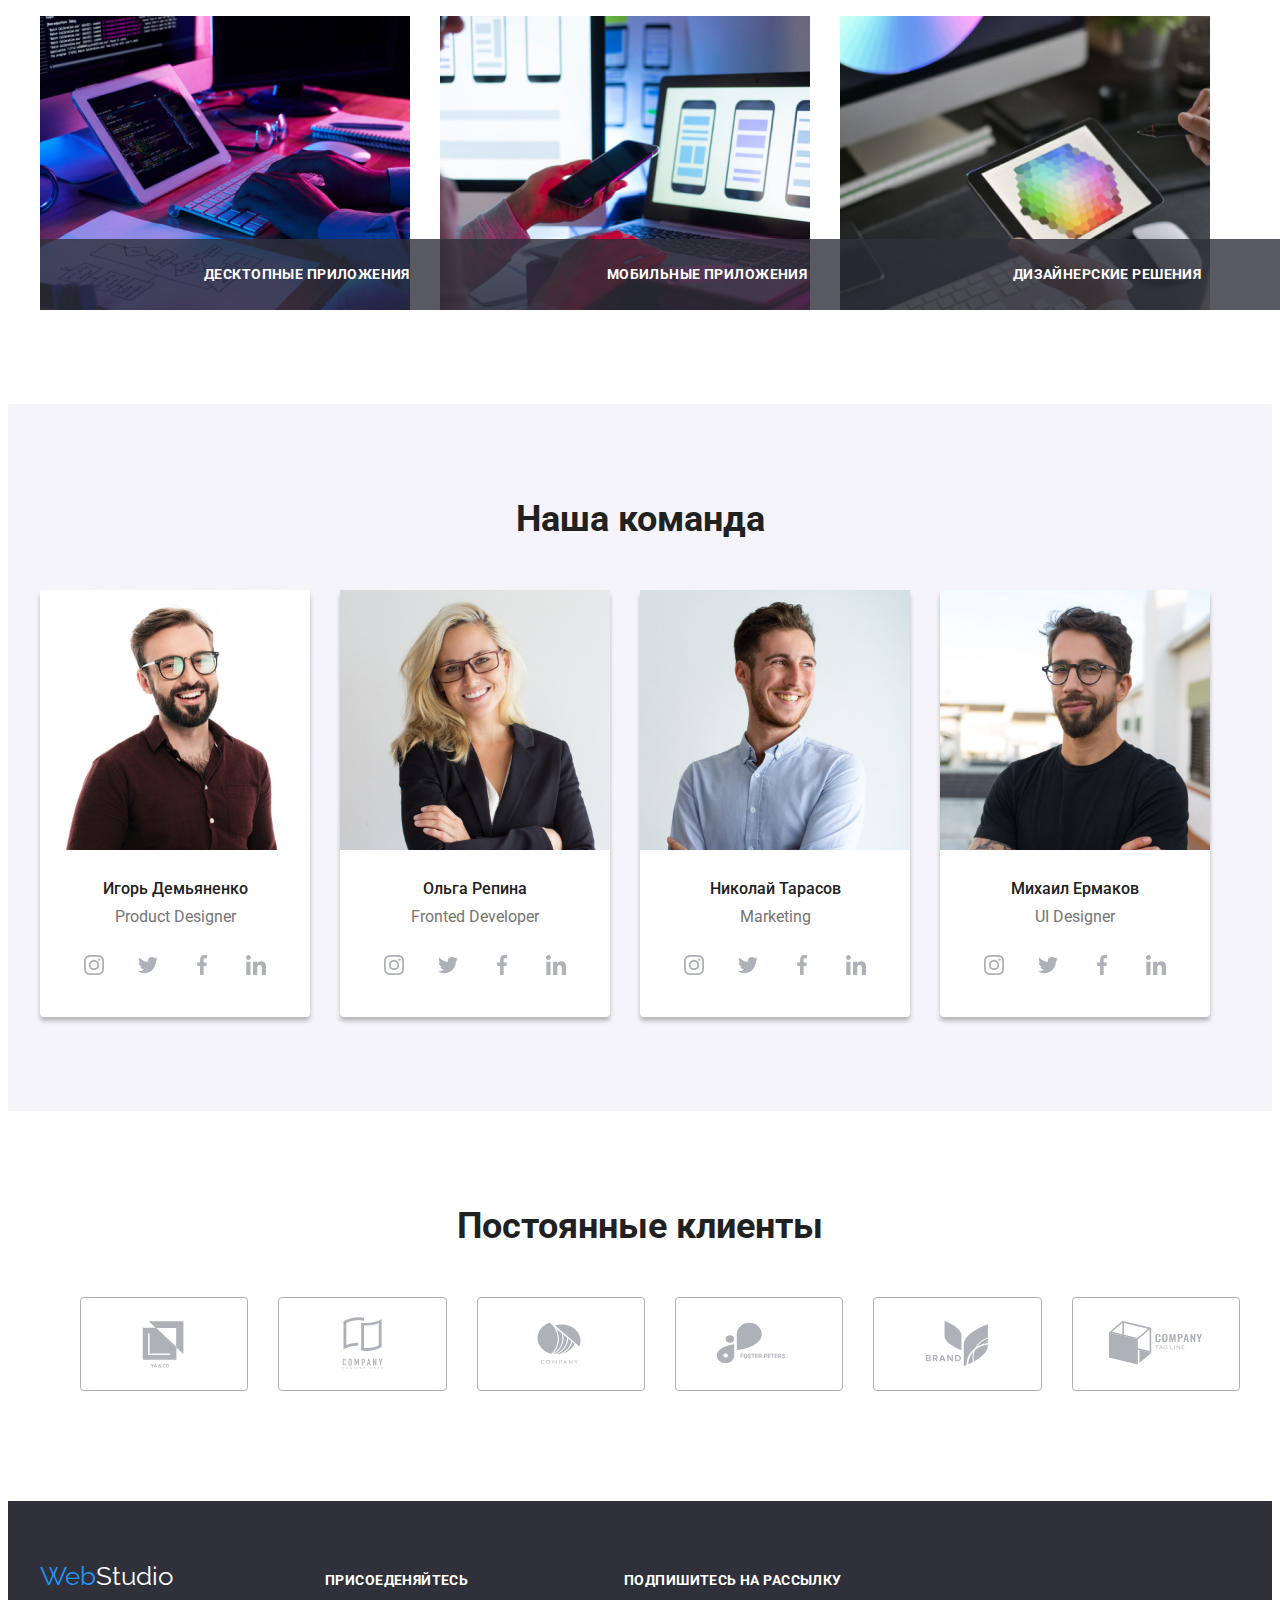
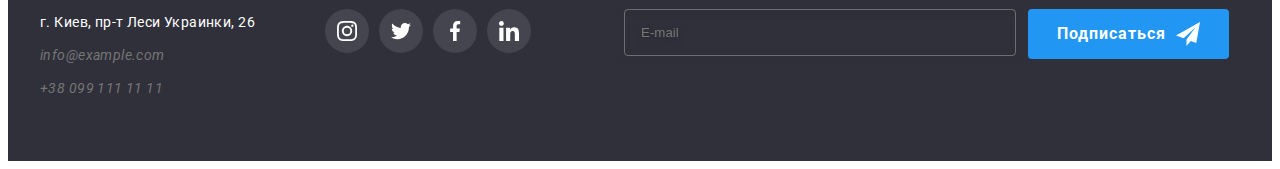
==== commit d344496a: "hw" ====
--- a/index.html
+++ b/index.html
@@ -24,34 +24,34 @@
     <!--Шапка-->
     <header class="header">
       <div class="container header__container">
-        <a class="header-link logo dec" href="./index.html" lang="en">
-          Web<span class="studio logo">Studio</span></a
+        <a class="header__link-logo" href="./index.html" lang="en">
+          Web<span class="header__link-logo-span">Studio</span></a
         >
         <nav class="navigation">
           <ul class="navigation__list">
             <li class="navigation__item">
-              <a class="navigation__link active-page dec" href="./index.html">Студия</a>
+              <a class="navigation__link active-page" href="./index.html">Студия</a>
             </li>
             <li class="navigation__item">
-              <a class="navigation__link dec" href="./portfolio.html">Портфолио</a>
+              <a class="navigation__link" href="./portfolio.html">Портфолио</a>
             </li>
             <li class="navigation__item">
-              <a class="navigation__link dec" href="">Контакты</a>
+              <a class="navigation__link" href="">Контакты</a>
             </li>
           </ul>
         </nav>
         <!--Контакты-->
         <ul class="contacts">
           <li class="contacts__item">
-            <a class="contacts__link dec" href="mailto:info@devstudio.com">
+            <a class="contacts__link" href="mailto:info@devstudio.com">
               <svg class="contacts__icon" width="16" height="12">
                 <use href="./images/icon/sprite.svg#envelope"></use>
               </svg>
               info@devstudio.com</a
             >
           </li>
-          <li class="contacts-tel">
-            <a class="contacts__link dec" href="tel:+380961111111">
+          <li class="contacts__item">
+            <a class="contacts__link" href="tel:+380961111111">
               <svg class="contacts__icon" width="10" height="16">
                 <use href="./images/icon/sprite.svg#smartphone"></use>
               </svg>
@@ -66,7 +66,7 @@
       <section class="hero bc-hero">
         <div class="container">
           <h1 class="hero__title">Эффективные решения для вашего бизнеса</h1>
-          <button class="btn-hero" type="button" data-modal-open>Заказать услугу</button>
+          <button class="hero__btn" type="button" data-modal-open>Заказать услугу</button>
           <div class="backdrop is-hidden" data-modal>
             <div class="modal-windov">
               <button class="modal-closed" data-modal-close>
@@ -76,49 +76,49 @@
               </button>
               <!-- Форма -->
               <form class="modal-form">
-                    <b class="text-b">Оставьте свои данные, мы вам перезвоним</b>
-                    <label class="label-modul">
-                      <span class="lab-form">Имя</span>
-                    <input class="input-modul" type="text" name="user-name" />
-                    <svg class="icon-modal" width="18" height="18">
+                    <b class="modal-form__text">Оставьте свои данные, мы вам перезвоним</b>
+                    <label class="modal-form__label">
+                      <span class="modal-form__span">Имя</span>
+                    <input class="modal-form__input" type="text" name="user-name" />
+                    <svg class="modal-form__icon" width="18" height="18">
                       <use href="./images/icon/sprite.svg#person-form"></use>
                     </svg>
                   </label>
-                    <label class="label-modul">
-                      <span class="lab-form">Телефон</span>
-                    <input class="input-modul" type="tel" name="phone_number"/>
-                    <svg class="icon-modal" width="18" height="18">
+                    <label class="modal-form__label">
+                      <span class="modal-form__span">Телефон</span>
+                    <input class="modal-form__input" type="tel" name="phone_number"/>
+                    <svg class="modal-form__icon" width="18" height="18">
                       <use href="./images/icon/sprite.svg#phone-form"></use>
                     </svg>
                   </label>
-                    <label class="label-modul">
-                      <span class="lab-form">Почта</span>
-                    <input class="input-modul" type="email" name="email"/>
-                    <svg class="icon-modal" width="18" height="18">
-                      <use class="icon-modals" href="./images/icon/sprite.svg#mail-form"></use>
+                    <label class="modal-form__label">
+                      <span class="modal-form__span">Почта</span>
+                    <input class="modal-form__input" type="email" name="email"/>
+                    <svg class="modal-form__icon" width="18" height="18">
+                      <use class="modal-form__icons" href="./images/icon/sprite.svg#mail-form"></use>
                     </svg>
                   </label>
-                    <label class="label-moduls">
-                      <span class="lab-form">Комментарий</span>
+                    <label class="modal-form__labels">
+                      <span class="modal-form__span">Комментарий</span>
                     <textarea
-                    class="textarea-modul"
+                    class="modal-form__textarea"
                       name="feedback"
                       rows="5"
                       placeholder="Введите текст"></textarea>
                     </label>
-                  <label class="checkbox-modul" >
-                  <input class="checkbox visually-hidden" type="checkbox" name="conditions" value="conditions"/>
-                  <span class="custom-checkbox">
-                    <svg class="checkbox-icon" width="11" height="8">
+                  <label class="modal-form__label-checkbox" >
+                  <input class="modal-form__input-checkbox visually-hidden" type="checkbox" name="conditions" value="conditions"/>
+                  <span class="modal-form__custom-checkbox">
+                    <svg class="modal-form__checkbox-icon" width="11" height="8">
                       <use href="./images/icon/sprite.svg#tick"></use>
                     </svg>
                   </span>
-                 <span class="checkbox-form">
+                 <span class="modal-form__checkbox-form">
                   Соглашаюсь с рассылкой и принимаю
-                  <a class="link-modul" href="">Условия договора</a>
+                  <a class="modal-form__link-modul" href="">Условия договора</a>
                  </span>
                 </label>
-                  <button class="btn-modul" type="submit">Отправить</button>
+                  <button class="modal-form__btn-modul" type="submit">Отправить</button>
               </form>
             </div>
           </div>
@@ -129,86 +129,85 @@
         <div class="container">
           <!--Заховати заголовок h2 в сss-->
           <h2 hidden>Особенности</h2>
-          <ul class="list-specifics">
-            <li class="item-specifics">
-              <div class="icon">
-                <svg class="icon-specifics" width="70" height="70">
+          <ul class="specifics__list">
+            <li class="specifics__item">
+              <div class="specifics__icon-container">
+                <svg class="specifics__icon" width="70" height="70">
                   <use href="./images/icon/sprite.svg#antenna"></use>
                 </svg>
               </div>
-              <h3 class="specifics-title">Внимание к деталям</h3>
-              <p class="specifics-text">
+              <h3 class="specifics__title">Внимание к деталям</h3>
+              <p class="specifics__text">
                 Идейные соображения, а также начало повседневной работы по формированию позиции.
               </p>
             </li>
-            <li class="item-specifics">
-              <div class="icon">
-                <svg class="icon-specifics" width="70" height="70">
+            <li class="specifics__item">
+              <div class="specifics__icon-container">
+                <svg class="specifics__icon" width="70" height="70">
                   <use href="./images/icon/sprite.svg#clock"></use>
                 </svg>
               </div>
-              <h3 class="specifics-title">Пунктуальность</h3>
-              <p class="specifics-text">
+              <h3 class="specifics__title">Пунктуальность</h3>
+              <p class="specifics__text">
                 Задача организации, в особенности же рамки и место обучения кадров влечет за собой.
               </p>
             </li>
-            <li class="item-specifics">
-              <div class="icon">
-                <svg class="icon-specifics" width="70" height="70">
+            <li class="specifics__item">
+              <div class="specifics__icon-container">
+                <svg class="specifics__icon" width="70" height="70">
                   <use href="./images/icon/sprite.svg#diagram"></use>
                 </svg>
               </div>
-              <h3 class="specifics-title">Планирование</h3>
-              <p class="specifics-text">
+              <h3 class="specifics__title">Планирование</h3>
+              <p class="specifics__text">
                 Равным образом консультация с широким активом в значительной степени обуславливает.
               </p>
             </li>
-            <li class="item-specifics">
-              <div class="icon">
-                <svg class="icon-specifics" width="70" height="70">
+            <li class="specifics__item">
+              <div class="specifics__icon-container">
+                <svg class="specifics__icon" width="70" height="70">
                   <use href="./images/icon/sprite.svg#astronaut"></use>
                 </svg>
               </div>
-              <h3 class="specifics-title">Современные технологии</h3>
-              <p class="specifics-text">
+              <h3 class="specifics__title">Современные технологии</h3>
+              <p class="specifics__text">
                 Значимость этих проблем настолько очевидна, что реализация плановых заданий.
               </p>
             </li>
           </ul>
         </div>
       </section>
+              <!--Чим ми займаємось-->
       <section class="work modul">
-        <!-- <hr class="line"> -->
-        <!--Чем мы занимаемся-->
         <div class="container">
-          <h2 class="title-work">Чем мы занимаемся</h2>
-          <ul class="list-work">
-            <li class="item-work">
+          <h2 class="work__title">Чем мы занимаемся</h2>
+          <ul class="work__list">
+            <li class="work__item">
               <img
                 src="./images/work/keyboard.jpg"
                 alt="печатает на клавиатуре"
                 width="370"
                 height="294"
               />
-              <p class="work-text">ДЕСКТОПНЫЕ ПРИЛОЖЕНИЯ</p>
-            </li>
-            <li class="item-work">
+              <p class="work__text">ДЕСКТОПНЫЕ ПРИЛОЖЕНИЯ</p>
+            </li>
+            <li class="work__item">
               <img
                 src="./images/work/phone.jpg"
                 alt="держит в руках телефон"
                 width="370"
                 height="294"
               />
-              <p class="work-text">МОБИЛЬНЫЕ ПРИЛОЖЕНИЯ</p>
-            </li>
-            <li class="item-work">
+              <p class="work__text">МОБИЛЬНЫЕ ПРИЛОЖЕНИЯ</p>
+            </li>
+            <li class="work__item">
               <img
                 src="./images/work/tablet.jpg"
                 alt="показывает палитру на планшете"
                 width="370"
                 height="294"
               />
-              <p class="work-text">ДИЗАЙНЕРСКИЕ РЕШЕНИЯ</p>
+              <p class="work__text">ДИЗАЙНЕРСКИЕ РЕШЕНИЯ</p>
             </li>
           </ul>
         </div>
@@ -216,64 +215,64 @@
       <!--Наша команда-->
       <section class="team modul">
         <div class="container">
-          <h2 class="title-team">Наша команда</h2>
-          <ul class="list-team">
-            <li class="item-team">
-              <img
-                class="img-team"
+          <h2 class="team__title">Наша команда</h2>
+          <ul class="team__list">
+            <li class="team__item">
+              <img
+                class="team__img"
                 src="./images/team/ihor.jpg"
                 alt="мужчина"
                 width="270"
                 height="260"
               />
-              <div class="team-tt">
-                <h3 class="team-name-title">Игорь Демьяненко</h3>
-                <p class="team-text" lang="en">Product Designer</p>
-                <ul class="social-list">
-                  <li class="social-item">
+              <div class="team__name">
+                <h3 class="team__name-title">Игорь Демьяненко</h3>
+                <p class="team__name-text" lang="en">Product Designer</p>
+                <ul class="team__social-list">
+                  <li class="team__social-item">
                     <a
                       href="https://www.instagram.com/"
                       target="_blank"
-                      class="social-link"
+                      class="team__social-link"
                       aria-label="иконка Instagram"
                     >
-                      <svg class="svg-icon" width="20" height="20">
+                      <svg class="team__svg-icon" width="20" height="20">
                         <use href="./images/icon/sprite.svg#instagram"></use>
                       </svg>
                     </a>
                   </li>
-                  <li class="social-item">
+                  <li class="team__social-item">
                     <a
                       href="https://twitter.com"
                       target="_blank"
-                      class="social-link"
+                      class="team__social-link"
                       aria-label="иконка Twitter"
                     >
-                      <svg class="svg-icon" width="20" height="20">
+                      <svg class="team__svg-icon" width="20" height="20">
                         <use href="./images/icon/sprite.svg#twitter"></use>
                       </svg>
                     </a>
                   </li>
-                  <li class="social-item">
+                  <li class="team__social-item">
                     <a
                       href="https://uk-ua.facebook.com/"
                       target="_blank"
-                      class="social-link"
+                      class="team__social-link"
                       aria-label="иконка Facebook"
                     >
-                      <svg class="svg-icon" width="20" height="20">
+                      <svg class="team__svg-icon" width="20" height="20">
                         <use href="./images/icon/sprite.svg#facebook"></use>
                       </svg>
                     </a>
                   </li>
-                  <li class="social-item">
+                  <li class="team__social-item">
                     <a
                       href="https://www.linkedin.com/"
                       target="_blank"
-                      class="social-link"
+                      class="team__social-link"
                       aria-label="иконка Linkedin"
                     >
-                      <svg class="svg-icon" width="20" height="20">
+                      <svg class="team__svg-icon" width="20" height="20">
                         <use href="./images/icon/sprite.svg#linkedin"></use>
                       </svg>
                     </a>
@@ -281,62 +280,62 @@
                 </ul>
               </div>
             </li>
-            <li class="item-team">
-              <img
-                class="img-team"
+            <li class="team__item">
+              <img
+                class="team__img"
                 src="./images/team/olha.jpg"
                 alt="женщина"
                 width="270"
                 height="260"
               />
-              <div class="team-tt">
-                <h3 class="team-name-title">Ольга Репина</h3>
-                <p class="team-text" lang="en">Fronted Developer</p>
-                <ul class="social-list">
-                  <li class="social-item">
+              <div class="team__name">
+                <h3 class="team__name-title">Ольга Репина</h3>
+                <p class="team__name-text" lang="en">Fronted Developer</p>
+                <ul class="team__social-list">
+                  <li class="team__social-item">
                     <a
                       href="https://www.instagram.com/"
                       target="_blank"
-                      class="social-link"
+                      class="team__social-link"
                       aria-label="иконка Instagram"
                     >
-                      <svg class="svg-icon" width="20" height="20">
+                      <svg class="team__svg-icon" width="20" height="20">
                         <use href="./images/icon/sprite.svg#instagram"></use>
                       </svg>
                     </a>
                   </li>
-                  <li class="social-item">
+                  <li class="team__social-item">
                     <a
                       href="https://twitter.com"
                       target="_blank"
-                      class="social-link"
+                      class="team__social-link"
                       aria-label="иконка Twitter"
                     >
-                      <svg class="svg-icon" width="20" height="20">
+                      <svg class="team__svg-icon" width="20" height="20">
                         <use href="./images/icon/sprite.svg#twitter"></use>
                       </svg>
                     </a>
                   </li>
-                  <li class="social-item">
+                  <li class="team__social-item">
                     <a
                       href="https://uk-ua.facebook.com/"
                       target="_blank"
-                      class="social-link"
+                      class="team__social-link"
                       aria-label="иконка Facebook"
                     >
-                      <svg class="svg-icon" width="20" height="20">
+                      <svg class="team__svg-icon" width="20" height="20">
                         <use href="./images/icon/sprite.svg#facebook"></use>
                       </svg>
                     </a>
                   </li>
-                  <li class="social-item">
+                  <li class="team__social-item">
                     <a
                       href="https://www.linkedin.com/"
                       target="_blank"
-                      class="social-link"
+                      class="team__social-link"
                       aria-label="иконка Linkedin"
                     >
-                      <svg class="svg-icon" width="20" height="20">
+                      <svg class="team__svg-icon" width="20" height="20">
                         <use href="./images/icon/sprite.svg#linkedin"></use>
                       </svg>
                     </a>
@@ -344,62 +343,62 @@
                 </ul>
               </div>
             </li>
-            <li class="item-team">
-              <img
-                class="img-team"
+            <li class="team__item">
+              <img
+                class="team__img"
                 src="./images/team/nikolay.jpg"
                 alt="мужчина"
                 width="270"
                 height="260"
               />
-              <div class="team-tt">
-                <h3 class="team-name-title">Николай Тарасов</h3>
-                <p class="team-text" lang="en">Marketing</p>
-                <ul class="social-list">
-                  <li class="social-item">
+              <div class="team__name">
+                <h3 class="team__name-title">Николай Тарасов</h3>
+                <p class="team__name-text" lang="en">Marketing</p>
+                <ul class="team__social-list">
+                  <li class="team__social-item">
                     <a
                       href="https://www.instagram.com/"
                       target="_blank"
-                      class="social-link"
+                      class="team__social-link"
                       aria-label="иконка Instagram"
                     >
-                      <svg class="svg-icon" width="20" height="20">
+                      <svg class="team__svg-icon" width="20" height="20">
                         <use href="./images/icon/sprite.svg#instagram"></use>
                       </svg>
                     </a>
                   </li>
-                  <li class="social-item">
+                  <li class="team__social-item">
                     <a
                       href="https://twitter.com"
                       target="_blank"
-                      class="social-link"
+                      class="team__social-link"
                       aria-label="иконка Twitter"
                     >
-                      <svg class="svg-icon" width="20" height="20">
+                      <svg class="team__svg-icon" width="20" height="20">
                         <use href="./images/icon/sprite.svg#twitter"></use>
                       </svg>
                     </a>
                   </li>
-                  <li class="social-item">
+                  <li class="team__social-item">
                     <a
                       href="https://uk-ua.facebook.com/"
                       target="_blank"
-                      class="social-link"
+                      class="team__social-link"
                       aria-label="иконка Facebook"
                     >
-                      <svg class="svg-icon" width="20" height="20">
+                      <svg class="team__svg-icon" width="20" height="20">
                         <use href="./images/icon/sprite.svg#facebook"></use>
                       </svg>
                     </a>
                   </li>
-                  <li class="social-item">
+                  <li class="team__social-item">
                     <a
                       href="https://www.linkedin.com/"
                       target="_blank"
-                      class="social-link"
+                      class="team__social-link"
                       aria-label="иконка Linkedin"
                     >
-                      <svg class="svg-icon" width="20" height="20">
+                      <svg class="team__svg-icon" width="20" height="20">
                         <use href="./images/icon/sprite.svg#linkedin"></use>
                       </svg>
                     </a>
@@ -407,62 +406,62 @@
                 </ul>
               </div>
             </li>
-            <li class="item-team">
-              <img
-                class="img-team"
+            <li class="team__item">
+              <img
+                class="team__img"
                 src="./images/team/mikhail.jpg"
                 alt="мужчина"
                 width="270"
                 height="260"
               />
-              <div class="team-tt">
-                <h3 class="team-name-title">Михаил Ермаков</h3>
-                <p class="team-text" lang="en">UI Designer</p>
-                <ul class="social-list">
-                  <li class="social-item">
+              <div class="team__name">
+                <h3 class="team__name-title">Михаил Ермаков</h3>
+                <p class="team__name-text" lang="en">UI Designer</p>
+                <ul class="team__social-list">
+                  <li class="team__social-item">
                     <a
                       href="https://www.instagram.com/"
                       target="_blank"
-                      class="social-link"
+                      class="team__social-link"
                       aria-label="иконка Instagram"
                     >
-                      <svg class="svg-icon" width="20" height="20">
+                      <svg class="team__svg-icon" width="20" height="20">
                         <use href="./images/icon/sprite.svg#instagram"></use>
                       </svg>
                     </a>
                   </li>
-                  <li class="social-item">
+                  <li class="team__social-item">
                     <a
                       href="https://twitter.com"
                       target="_blank"
-                      class="social-link"
+                      class="team__social-link"
                       aria-label="иконка Twitter"
                     >
-                      <svg class="svg-icon" width="20" height="20">
+                      <svg class="team__svg-icon" width="20" height="20">
                         <use href="./images/icon/sprite.svg#twitter"></use>
                       </svg>
                     </a>
                   </li>
-                  <li class="social-item">
+                  <li class="team__social-item">
                     <a
                       href="https://uk-ua.facebook.com/"
                       target="_blank"
-                      class="social-link"
+                      class="team__social-link"
                       aria-label="иконка Facebook"
                     >
-                      <svg class="svg-icon" width="20" height="20">
+                      <svg class="team__svg-icon" width="20" height="20">
                         <use href="./images/icon/sprite.svg#facebook"></use>
                       </svg>
                     </a>
                   </li>
-                  <li class="social-item">
+                  <li class="team__social-item">
                     <a
                       href="https://www.linkedin.com/"
                       target="_blank"
-                      class="social-link"
+                      class="team__social-link"
                       aria-label="иконка Linkedin"
                     >
-                      <svg class="svg-icon" width="20" height="20">
+                      <svg class="team__svg-icon" width="20" height="20">
                         <use href="./images/icon/sprite.svg#linkedin"></use>
                       </svg>
                     </a>
@@ -476,35 +475,35 @@
       <!--Постоянний клиенти-->
       <section class="modul">
         <div class="container">
-          <h2 class="title-clients">Постоянные клиенты</h2>
-          <ul class="list-client">
-            <li class="item-client">
-              <svg class="icon-client" width="106" height="60">
+          <h2 class="clients__title">Постоянные клиенты</h2>
+          <ul class="clients__list">
+            <li class="clients__item">
+              <svg class="clients__icon" width="106" height="60">
                 <use href="./images/icon/sprite.svg#img"></use>
               </svg>
             </li>
-            <li class="item-client">
-              <svg class="icon-client" width="106" height="60">
+            <li class="clients__item">
+              <svg class="clients__icon" width="106" height="60">
                 <use href="./images/icon/sprite.svg#logo"></use>
               </svg>
             </li>
-            <li class="item-client">
-              <svg class="icon-client" width="106" height="60">
+            <li class="clients__item">
+              <svg class="clients__icon" width="106" height="60">
                 <use href="./images/icon/sprite.svg#logo-1"></use>
               </svg>
             </li>
-            <li class="item-client">
-              <svg class="icon-client" width="106" height="60">
+            <li class="clients__item">
+              <svg class="clients__icon" width="106" height="60">
                 <use href="./images/icon/sprite.svg#logo-2"></use>
               </svg>
             </li>
-            <li class="item-client">
-              <svg class="icon-client" width="106" height="60">
+            <li class="clients__item">
+              <svg class="clients__icon" width="106" height="60">
                 <use href="./images/icon/sprite.svg#logo-3"></use>
               </svg>
             </li>
-            <li class="item-client">
-              <svg class="icon-client" width="106" height="60">
+            <li class="clients__item">
+              <svg class="clients__icon" width="106" height="60">
                 <use href="./images/icon/sprite.svg#logo-4"></use>
               </svg>
             </li>
@@ -513,62 +512,62 @@
       </section>
     </main>
     <!--Подвал-->
-    <footer class="footer-container">
-      <div class="container new">
-        <div class="foot-div">
-          <a class="webstudio-footer logo dec" href="./index.html" lang="en">
-            Web<span class="studio-footer logo">Studio</span></a
+    <footer class="footer">
+      <div class="container container--flex">
+        <div class="footer__container">
+          <a class="footer__logo" href="./index.html" lang="en">
+            Web<span class="footer__logo-span">Studio</span></a
           >
-          <address class="footer-adress">
-            <ul class="adress-list">
-              <li class="item-footer">
-                <p class="country">г. Киев, пр-т Леси Украинки, 26</p>
+          <address class="address">
+            <ul class="address__list">
+              <li class="address__item">
+                <p class="address__text">г. Киев, пр-т Леси Украинки, 26</p>
               </li>
-              <li class="item-footer">
-                <a class="mail-footer dec" href="mailto:info@example.com">info@example.com</a>
+              <li class="address__item">
+                <a class="address__link" href="mailto:info@example.com">info@example.com</a>
               </li>
               <li>
-                <a class="tel-footer dec" href="tel:+380991111111">+38 099 111 11 11</a>
+                <a class="address__link" href="tel:+380991111111">+38 099 111 11 11</a>
               </li>
             </ul>
           </address>
         </div>
         <div class="join">
-          <h2 class="title-join">ПРИСОЕДЕНЯЙТЕСЬ</h2>
-          <ul class="join-list">
-            <li class="join-item">
-              <a class="join-link" href="" aria-label="иконка Instagram" target="_blank">
-                <svg class="icon-join" width="20" height="20">
+          <h2 class="join__title">ПРИСОЕДЕНЯЙТЕСЬ</h2>
+          <ul class="join__list">
+            <li class="join__item">
+              <a class="join__link" href="" aria-label="иконка Instagram" target="_blank">
+                <svg class="join__icon" width="20" height="20">
                   <use href="./images/icon/sprite.svg#instagram"></use>
                 </svg>
               </a>
             </li>
-            <li class="join-item">
-              <a class="join-link" href="" aria-label="иконка Twitter" target="_blank">
-                <svg class="icon-join" width="20" height="20">
+            <li class="join__item">
+              <a class="join__link" href="" aria-label="иконка Twitter" target="_blank">
+                <svg class="join__icon" width="20" height="20">
                   <use href="./images/icon/sprite.svg#twitter"></use>
                 </svg>
               </a>
             </li>
-            <li class="join-item">
-              <a class="join-link" href="" aria-label="иконка Facebook" target="_blank">
-                <svg class="icon-join" width="20" height="20">
+            <li class="join__item">
+              <a class="join__link" href="" aria-label="иконка Facebook" target="_blank">
+                <svg class="join__icon" width="20" height="20">
                   <use href="./images/icon/sprite.svg#facebook"></use>
                 </svg>
               </a>
             </li>
-            <li class="join-item">
-              <a class="join-link" href="" aria-label="иконка Linkedin" target="_blank">
-                <svg class="icon-join" width="20" height="20">
+            <li class="join__item">
+              <a class="join__link" href="" aria-label="иконка Linkedin" target="_blank">
+                <svg class="join__icon" width="20" height="20">
                   <use href="./images/icon/sprite.svg#linkedin"></use>
                 </svg>
               </a>
             </li>
           </ul>
         </div>
-        <form class="email-form">
-          <h3 class="title-join">ПОДПИШИТЕСЬ НА РАССЫЛКУ</h3>
-          <div class="mailing-list">
+        <form class="subscription">
+          <h3 class="join__title">ПОДПИШИТЕСЬ НА РАССЫЛКУ</h3>
+          <div class="subscription__list">
             <label class="label-footer">
             <input class="input-mailing" type="email" placeholder="E-mail">
           </label>
--- a/css/styles.css
+++ b/css/styles.css
@@ -72,18 +72,18 @@
   padding: 94px 0;
 }
 /*Хедер*/
-.logo {
+.header__link-logo {
   font-family: var(--logo-font);
   font-size: 26px;
-}
-
-.header-link {
   color: var(--logo-cl);
   margin-right: 93px;
   padding-top: 24px;
   padding-bottom: 25px;
-}
-.studio {
+  text-decoration: none;
+}
+.header__link-logo-span {
+  font-family: var(--logo-font);
+  font-size: 26px;
   color: var(--black-cl);
 }
 /* Навігація сайту*/
@@ -100,6 +100,7 @@
   font-size: 14px;
   line-height: 1.14;
   letter-spacing: 0.02em;
+  text-decoration: none;
   color: var(--brand-color);
   padding: 32px 0;
   transition-property: color;
@@ -161,6 +162,7 @@
   font-size: 14px;
   line-height: 1.14;
   letter-spacing: 0.02em;
+  text-decoration: none;
   color: var(--grey-cl);
   padding: 32px 0;
   transition-property: color;
@@ -204,7 +206,7 @@
   background-position: center;
   background-size: cover;
 }
-.btn-hero {
+.hero__btn {
   display: block;
   font-family: inherit;
   border-radius: 4px;
@@ -224,26 +226,14 @@
   transition-duration: 250ms;
   transition-timing-function: cubic-bezier(0.4, 0, 0.2, 1);
 }
-.btn-hero:hover {
+.hero__btn:hover {
   color: var(--whiteF-cl);
   background: var(--btn-cl);
 }
 .icon-btn {
   fill: var(--black-cl);
 }
-.specifics {
-  padding-bottom: 0;
-}
-.icon {
-  display: flex;
-  justify-content: center;
-  align-items: center;
-  background: var(--bcteam);
-  border-radius: 4px;
-  width: 270px;
-  height: 120px;
-  margin-bottom: 30px;
-}
+
 /* Модальне вікно */
 .backdrop {
   width: 100%;
@@ -289,7 +279,7 @@
   padding: 0;
 }
 /* Форма */
-.text-b {
+.modal-form__text {
   display: block;
   text-align: center;
   margin-bottom: 12px;
@@ -304,10 +294,10 @@
   color: #212121;
 }
 
-.icon-modal {
+.modal-form__icon {
   fill: var(--brand-color);
 }
-.input-modul {
+.modal-form__input {
   width: 100%;
   height: 40px;
   padding: 11px;
@@ -319,32 +309,32 @@
   transition-duration: 250ms;
   transition-timing-function: cubic-bezier(0.4, 0, 0.2, 1);
 }
-.input-modul:hover,
-.input-modul:focus,
-.textarea-modul:hover,
-.textarea-modul:focus {
+.modal-form__input:hover,
+.modal-form__input:focus,
+.modal-form__textarea:hover,
+.modal-form__textarea:focus {
   border: 1px solid var(--logo-cl);
 }
-.label-modul > .icon-modal {
+.modal-form__label > .modal-form__icon {
   transition-property: fill;
   transition-duration: 250ms;
   transition-timing-function: cubic-bezier(0.4, 0, 0.2, 1);
 }
 
-.label-modul:hover > .icon-modal {
+.modal-form__label:hover > .modal-form__icon {
   fill: var(--logo-cl);
 }
-.input-modul:focus+ .icon-modal {
+.modal-form__input:focus+ .modal-form__icon {
   fill:var(--logo-cl);
  }
 
-/* .input-modul:focus + .icon-modal {
+/* .modal-form__input:focus + .modal-form__icon {
   fill:var(--logo-cl);
 } */
-/* .label-modul:focus > .icon-modal {
+/* .modal-form__label:focus > .modal-form__icon {
   fill:var(--logo-cl);
 } */
-.textarea-modul {
+.modal-form__textarea {
   border: 1px solid rgba(33, 33, 33, 0.2);
   border-radius: 4px;
   resize: none;
@@ -356,7 +346,7 @@
   transition-duration: 250ms;
   transition-timing-function: cubic-bezier(0.4, 0, 0.2, 1);
 }
-.textarea-modul::placeholder{
+.modal-form__textarea::placeholder{
   font-family: var(--roboto-font);
   font-size: 14px;
   font-weight: 400;
@@ -365,13 +355,13 @@
   letter-spacing: 0.01em;
   color: var(--rgba-textarea);
 }
-.label-moduls{
+.modal-form__labels{
   display: block;
   margin-bottom: 20px;
 }
 
 
-.btn-modul {
+.modal-form__btn-modul {
   display: block;
   font-family: inherit;
   border-radius: 4px;
@@ -393,16 +383,16 @@
   transition-duration: 250ms;
   transition-timing-function: cubic-bezier(0.4, 0, 0.2, 1);
 }
-.btn-modul:hover {
+.modal-form__btn-modul:hover {
   color: var(--whiteF-cl);
   background: var(--btn-cl);
 }
-.checkbox-modul {
-  display: flex;
-  align-items: center;
-  justify-content: center;
-}
-.link-modul {
+.modal-form__label-checkbox {
+  display: flex;
+  align-items: center;
+  justify-content: center;
+}
+.modal-form__link-modul {
   color: var(--logo-cl);
   text-decoration-line: underline;
   font-family: inherit;
@@ -411,7 +401,7 @@
   line-height: 1.71;
   letter-spacing: 0.03em;
 }
-.lab-form {
+.modal-form__span {
   display: block;
   font-family: var(--roboto-font);
   font-weight: 400;
@@ -421,7 +411,7 @@
   color: var(--grey-cl);
   margin-bottom: 4px;
 }
-.label-modul {
+.modal-form__label {
   position: relative;
   display: block;
   margin-bottom: 10px;
@@ -429,12 +419,12 @@
 }
 
 
-.icon-modal {
+.modal-form__icon {
   position: absolute;
   left: 12px;
   bottom: 11px;
 }
-.custom-checkbox {
+.modal-form__custom-checkbox {
   width: 16px;
   height: 15px;
   display: flex;
@@ -447,20 +437,20 @@
   margin-right: 7px;
 }
 
-.checkbox:checked + .custom-checkbox {
+.modal-form__input-checkbox:checked + .modal-form__custom-checkbox {
   outline: var(--logo-cl);
   background-color: var(--logo-cl);
 }
-.checkbox-icon {
+.modal-form__checkbox-icon {
   opacity: 0;
   transition: opacity 250ms cubic-bezier(0.4, 0, 0.2, 1);
   fill: var(--whiteF-cl);
 }
-.checkbox:checked + .custom-checkbox .checkbox-icon {
+.modal-form__input-checkbox:checked + .modal-form__custom-checkbox .modal-form__checkbox-icon {
   opacity: 1;
   fill: var(--whiteF-cl);
 }
-.checkbox-form {
+.modal-form__checkbox-form {
   font-family: inherit;
   font-weight: 400;
   font-size: 14px;
@@ -469,24 +459,35 @@
   color: var(--grey-cl);
 }
 /* Особливості */
-.list-specifics {
-  display: flex;
-  align-items: center;
-  /* padding-top: 94px; */
-  /* padding-bottom: 60px; */
+.specifics {
+  padding-bottom: 0;
+}
+.specifics__icon-container {
+  display: flex;
+  justify-content: center;
+  align-items: center;
+  background: var(--bcteam);
+  border-radius: 4px;
+  width: 270px;
+  height: 120px;
+  margin-bottom: 30px;
+}
+.specifics__list {
+  display: flex;
+  align-items: center;
   width: 1170px;
   margin: 0 auto;
   padding-left: 0;
 }
 
-.item-specifics {
+.specifics__item {
   max-width: 270px;
   margin-right: 30px;
 }
-.item-specifics:last-child {
+.specifics__item:last-child {
   margin-right: 0;
 }
-.specifics-title {
+.specifics__title {
   font-weight: 700;
   font-size: 14px;
   line-height: 1.14;
@@ -494,7 +495,7 @@
   text-transform: uppercase;
   margin-bottom: 10px;
 }
-.specifics-text {
+.specifics__text {
   font-size: 14px;
   line-height: 1.71;
   letter-spacing: 0.03em;
@@ -502,24 +503,24 @@
 }
 
 /* Чим ми займаємось */
-.title-work {
+.work__title {
   text-align: center;
   margin-top: 0;
   margin-bottom: 50px;
   font-size: 36px;
 }
-.list-work {
+.work__list {
   display: flex;
   /* padding-bottom: 94px; */
 }
-.item-work {
+.work__item {
   position: relative;
   margin-right: 30px;
 }
-.item-work:last-child {
+.work__item:last-child {
   margin-right: 0;
 }
-.work-text {
+.work__text {
   position: absolute;
   width: 100%;
   bottom: 0;
@@ -533,38 +534,32 @@
   color: var(--whiteF-cl);
   background-color: rgba(47, 48, 58, 0.8);
   letter-spacing: 0.03em;
-  /* text-transform: uppercase; */
 }
 /*Наша команда*/
 .team {
   background-color: var(--bcteam);
 }
-.title-team {
+.team__title {
   text-align: center;
   font-size: 36px;
-  /* padding-top: 94px; */
   margin-bottom: 50px;
 }
-.list-team {
-  display: flex;
-  /* padding-bottom: 94px; */
-}
-.item-team {
+.team__list {
+  display: flex;
+}
+.team__item {
   margin-right: 30px;
   background-color: var(--white-cl);
   border-radius: 4px;
   box-shadow: 0 4px 4px var(--border-team);
 }
-.item-team:last-child {
+.team__item:last-child {
   margin-right: 0;
 }
-.img-team {
-  /* margin-bottom: 30px; */
-}
-.team-tt {
+.team__name {
   padding: 30px 0;
 }
-.team-name-title {
+.team__name-title {
   text-align: center;
   font-weight: 500;
   font-size: 16px;
@@ -572,7 +567,7 @@
   margin-bottom: 10px;
   /* padding: 30px 0 10px 0; */
 }
-.team-text {
+.team__name-text {
   text-align: center;
   font-size: 16px;
   line-height: 1.18;
@@ -580,18 +575,18 @@
   margin-bottom: 16px;
   /* padding-bottom: 30px; */
 }
-.svg-icon {
+.team__svg-icon {
   fill: var(--color-icon);
 }
-.social-list {
-  display: flex;
-  justify-content: center;
-  align-items: center;
-}
-.social-item:not(:last-child) {
+.team__social-list {
+  display: flex;
+  justify-content: center;
+  align-items: center;
+}
+.team__social-item:not(:last-child) {
   margin-right: 10px;
 }
-.social-link {
+.team__social-link {
   display: flex;
   justify-content: center;
   align-items: center;
@@ -603,30 +598,30 @@
   transition-duration: 250ms;
   transition-timing-function: cubic-bezier(0.4, 0, 0.2, 1);
 }
-.social-link:hover,
-.social-link:focus {
+.team__social-link:hover,
+.team__social-link:focus {
   background-color: var(--logo-cl);
 }
-.social-link:hover .svg-icon,
-.social-link:focus .svg-icon {
+.team__social-link:hover .team__svg-icon,
+.team__social-link:focus .team__svg-icon {
   fill: var(--white-cl);
 }
 /* Клієнти */
-.title-clients {
+.clients__title {
   text-align: center;
   font-size: 36px;
   /* padding-top: 94px; */
   margin-bottom: 50px;
 }
-.list-client {
-  display: flex;
-  justify-content: center;
-  align-items: center;
-}
-.icon-client {
+.clients__list {
+  display: flex;
+  justify-content: center;
+  align-items: center;
+}
+.clients__icon {
   fill: var(--clientc);
 }
-.item-client {
+.clients__item {
   width: 170px;
   height: 92px;
   display: flex;
@@ -638,16 +633,16 @@
   transition-duration: 250ms;
   transition-timing-function: cubic-bezier(0.4, 0, 0.2, 1);
 }
-.item-client:not(:last-child) {
+.clients__item:not(:last-child) {
   margin-right: 30px;
 }
-.item-client:hover,
-.item-client:focus {
+.clients__item:hover,
+.clients__item:focus {
   border: 1px solid var(--logo-cl);
   cursor: pointer;
 }
-.item-client:hover .icon-client,
-.item-client:focus .icon-client {
+.clients__item:hover .clients__icon,
+.clients__item:focus .clients__icon {
   fill: var(--logo-cl);
   transition-property: fill;
   transition-duration: 250ms;
@@ -655,29 +650,31 @@
 }
 
 /* Підвал*/
-.join {
-  display: inline-block;
-}
-.webstudio-footer {
+
+.footer__logo {
   color: var(--logo-cl);
   padding-bottom: 20px;
-}
-.studio-footer {
+  text-decoration: none;
+  font-family: var(--logo-font);
+  font-size: 26px;
+  text-decoration: none;
+}
+.footer__logo-span {
   color: var(--white-cl);
-}
-.footer-container {
+  
+}
+.footer {
   background-color: var(--bc-footcl);
   padding-top: 60px;
   padding-bottom: 60px;
 }
-.footer-adress {
-  /* padding-left: 215px;
-padding-bottom: 60px; */
-}
-.adress-list {
+.address__list {
   padding-top: 20px;
 }
-.country {
+.address__item {
+  margin-bottom: 9px;
+}
+.address__text {
   font-weight: 400;
   font-size: 14px;
   line-height: 1.71;
@@ -685,31 +682,28 @@
   color: var(--white-cl);
   font-style: normal;
 }
-.mail-footer,
-.tel-footer {
+.address__link {
   font-weight: 400;
   font-size: 14px;
   line-height: 1.71;
   letter-spacing: 0.03em;
+  text-decoration: none;
   color: var(--grey-cl);
   transition-property: color;
   transition-duration: 250ms;
   transition-timing-function: cubic-bezier(0.4, 0, 0.2, 1);
 }
-.mail-footer:hover,
-.mail-footer:focus {
+.address__link:hover,
+.address__link:focus {
   color: var(--logo-cl);
 }
-.tel-footer:hover,
-.tel-footer:focus {
-  color: var(--logo-cl);
-}
 .join {
+  display: inline-block;
   width: 206px;
   margin-left: 70px;
   padding-top: 12px;
 }
-.title-join {
+.join__title {
   font-style: var(--roboto-font);
   font-weight: 700;
   line-height: 1.14;
@@ -718,15 +712,13 @@
   margin-bottom: 20px;
   letter-spacing: 0.03em;
 }
-.item-footer {
-  margin-bottom: 9px;
-}
-.join-list {
-  display: flex;
-  justify-content: center;
-  align-items: center;
-}
-.join-link {
+
+.join__list {
+  display: flex;
+  justify-content: center;
+  align-items: center;
+}
+.join__link {
   width: 44px;
   height: 44px;
   display: flex;
@@ -738,25 +730,25 @@
   transition-duration: 250ms;
   transition-timing-function: cubic-bezier(0.4, 0, 0.2, 1);
 }
-.join-item:not(:last-child) {
+.join__item:not(:last-child) {
   margin-right: 10px;
 }
-.join-link:hover,
-.join-link:focus {
+.join__link:hover,
+.join__link:focus {
   background-color: var(--logo-cl);
 }
-.icon-join {
+.join__icon {
   fill: var(--white-cl);
 }
-.new {
+.container--flex {
   display: flex;
 }
 /* Форма футер */
-.email-form {
+.subscription {
   margin-left: 93px;
   padding-top: 12px;
 }
-.mailing-list {
+.subscription__list {
   display: flex;
 }
 .foot-btn {
@@ -929,23 +921,22 @@
 /* Декорація */
 .navigation__list,
 .contacts,
-.list-specifics,
-.list-work,
-.list-team,
-.adress-list,
+.specifics__list,
+.work__list,
+.team__list,
+.address__list,
 .list-portfolio-btn,
 .project-list,
-.social-list,
-.item-client,
-.join-list {
+.team__social-list,
+.clients__item,
+.join__list {
   list-style-type: none;
   margin-top: 0;
   margin-bottom: 0;
   padding-left: 0;
 }
-.dec {
+.decx {
   text-decoration: none;
-  /* padding: 32px 0; */
 }
 .modal-closed:hover .icon-btn,
 .modal-closed:focus.icon-btn {
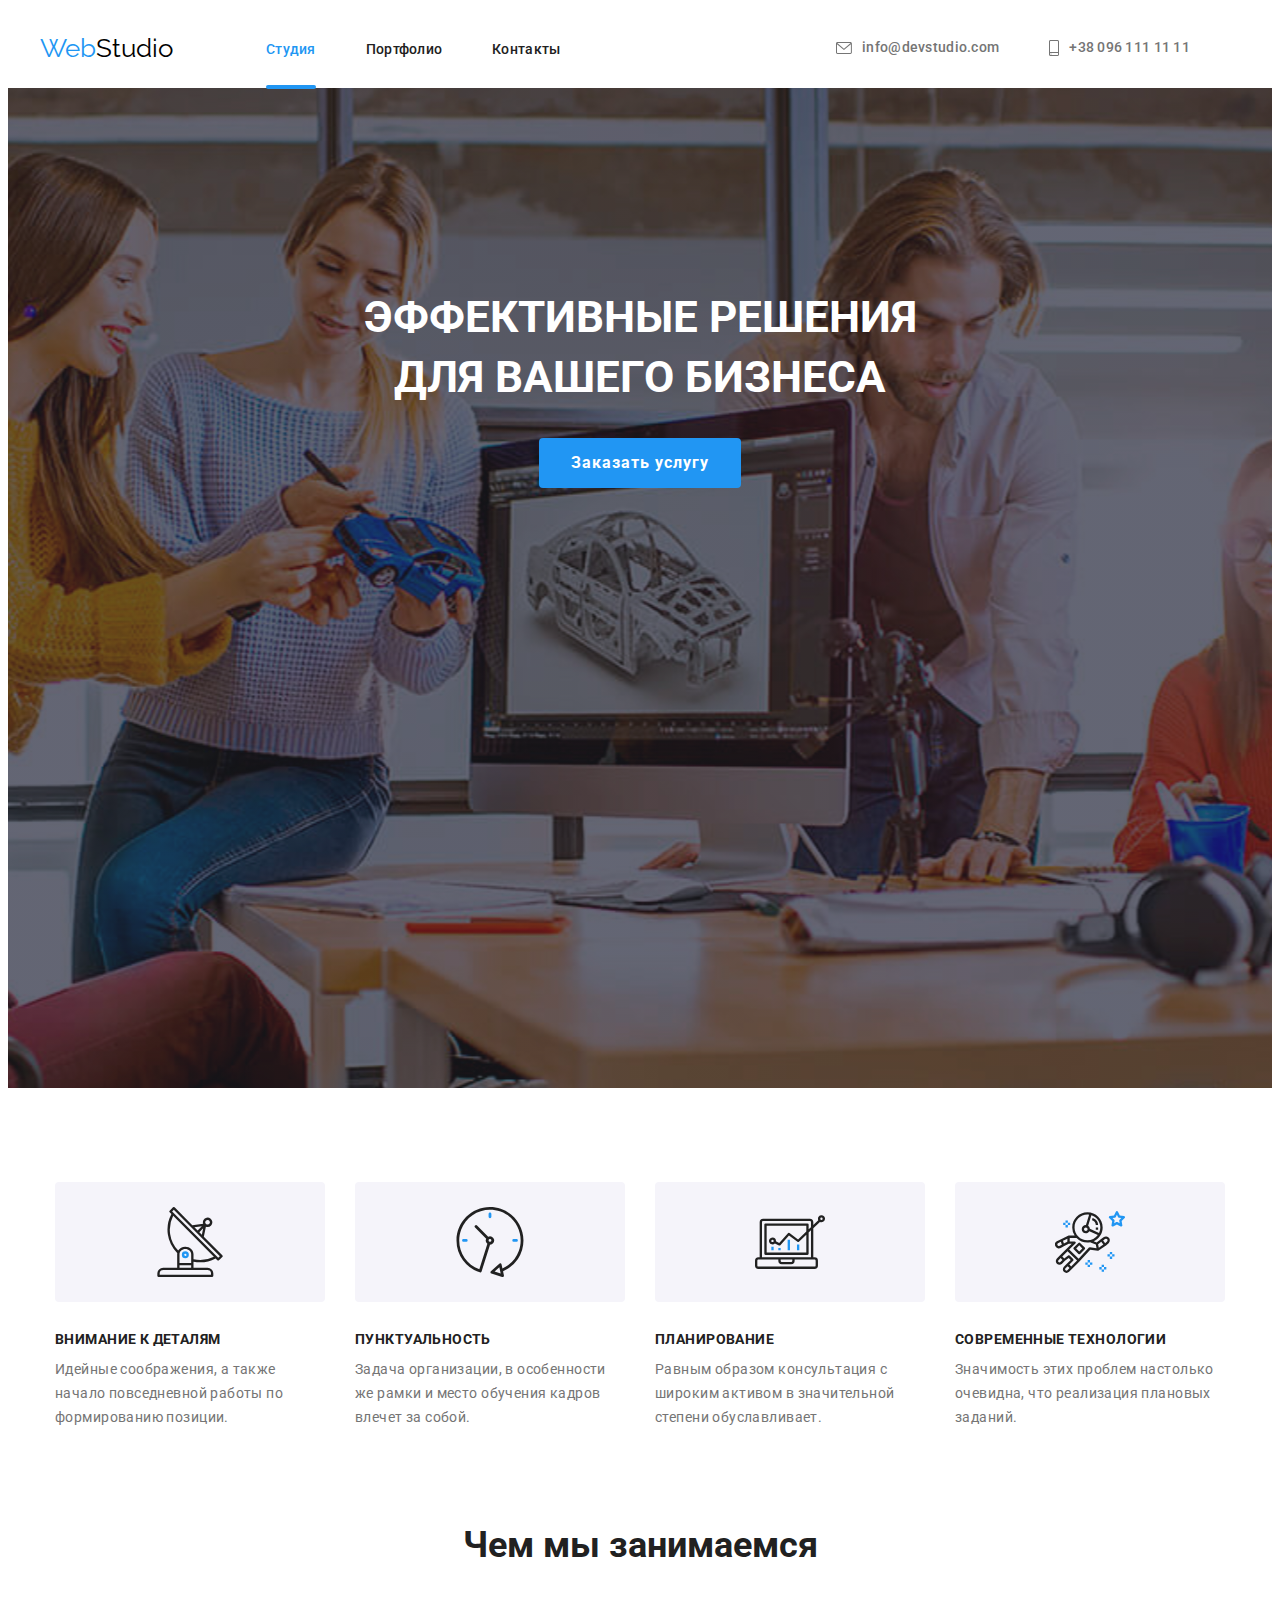
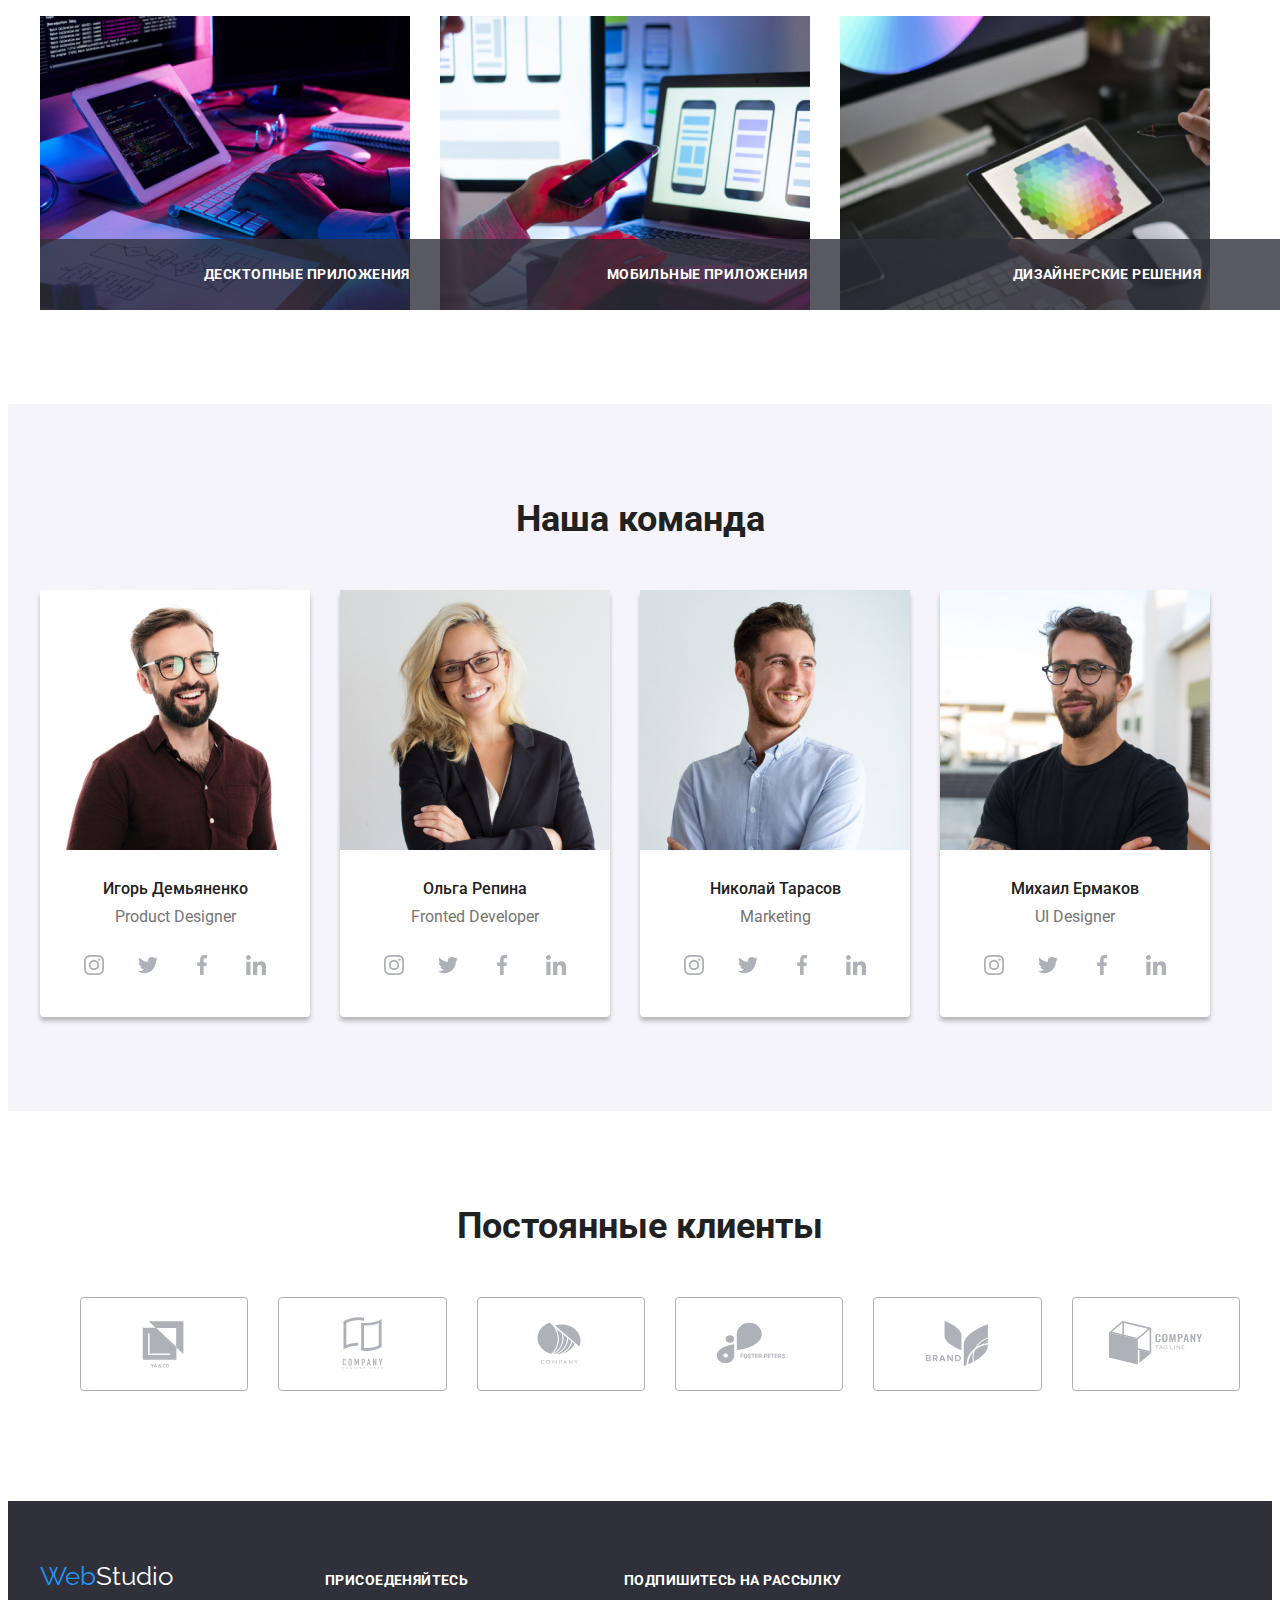
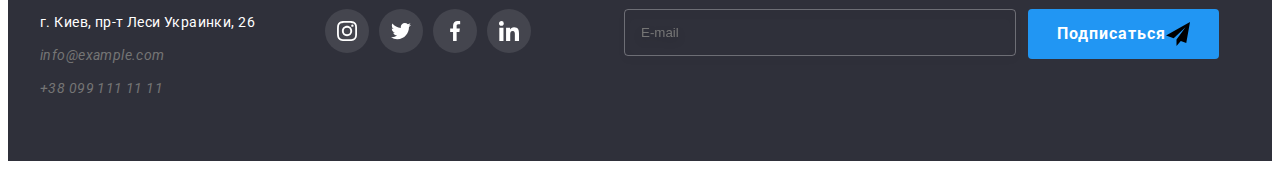
==== commit 4463d843: "1" ====
--- a/index.html
+++ b/index.html
@@ -473,7 +473,7 @@
         </div>
       </section>
       <!--Постоянний клиенти-->
-      <section class="modul">
+      <section class="clients modul">
         <div class="container">
           <h2 class="clients__title">Постоянные клиенты</h2>
           <ul class="clients__list">
@@ -566,12 +566,12 @@
           </ul>
         </div>
         <form class="subscription">
-          <h3 class="join__title">ПОДПИШИТЕСЬ НА РАССЫЛКУ</h3>
+          <h3 class="subscription__title">ПОДПИШИТЕСЬ НА РАССЫЛКУ</h3>
           <div class="subscription__list">
-            <label class="label-footer">
-            <input class="input-mailing" type="email" placeholder="E-mail">
+            <label class="subscription__label">
+            <input class="subscription__input" type="email" placeholder="E-mail">
           </label>
-            <button class="foot-btn" type="submit">Подписаться
+            <button class="subscription__btn" type="submit">Подписаться
               <svg class="icon-btnf" width="24" height="24">
                 <use href="./images/icon/sprite.svg#icon-foot"></use>
               </svg>
--- a/css/styles.css
+++ b/css/styles.css
@@ -748,10 +748,20 @@
   margin-left: 93px;
   padding-top: 12px;
 }
+.subscription__title {
+  font-style: var(--roboto-font);
+  font-weight: 700;
+  line-height: 1.14;
+  font-size: 14px;
+  color: var(--white-cl);
+  margin-bottom: 20px;
+  letter-spacing: 0.03em;
+}
+
 .subscription__list {
   display: flex;
 }
-.foot-btn {
+.subscription__btn {
   display: flex;
   align-items: center;
   flex-direction: row;
@@ -772,7 +782,7 @@
   transition-duration: 250ms;
   transition-timing-function: cubic-bezier(0.4, 0, 0.2, 1);
 }
-.input-mailing {
+.subscription__input {
   width: 358px;
   background-color: transparent;
   border: 1px solid rgba(255, 255, 255, 0.3);
@@ -782,7 +792,7 @@
   color: #ffffff;
   outline: transparent;
 }
-.icon-btnf {
+.subscription__btn-icon {
   fill: var(--white-cl);
   margin-left: 10px;
 }
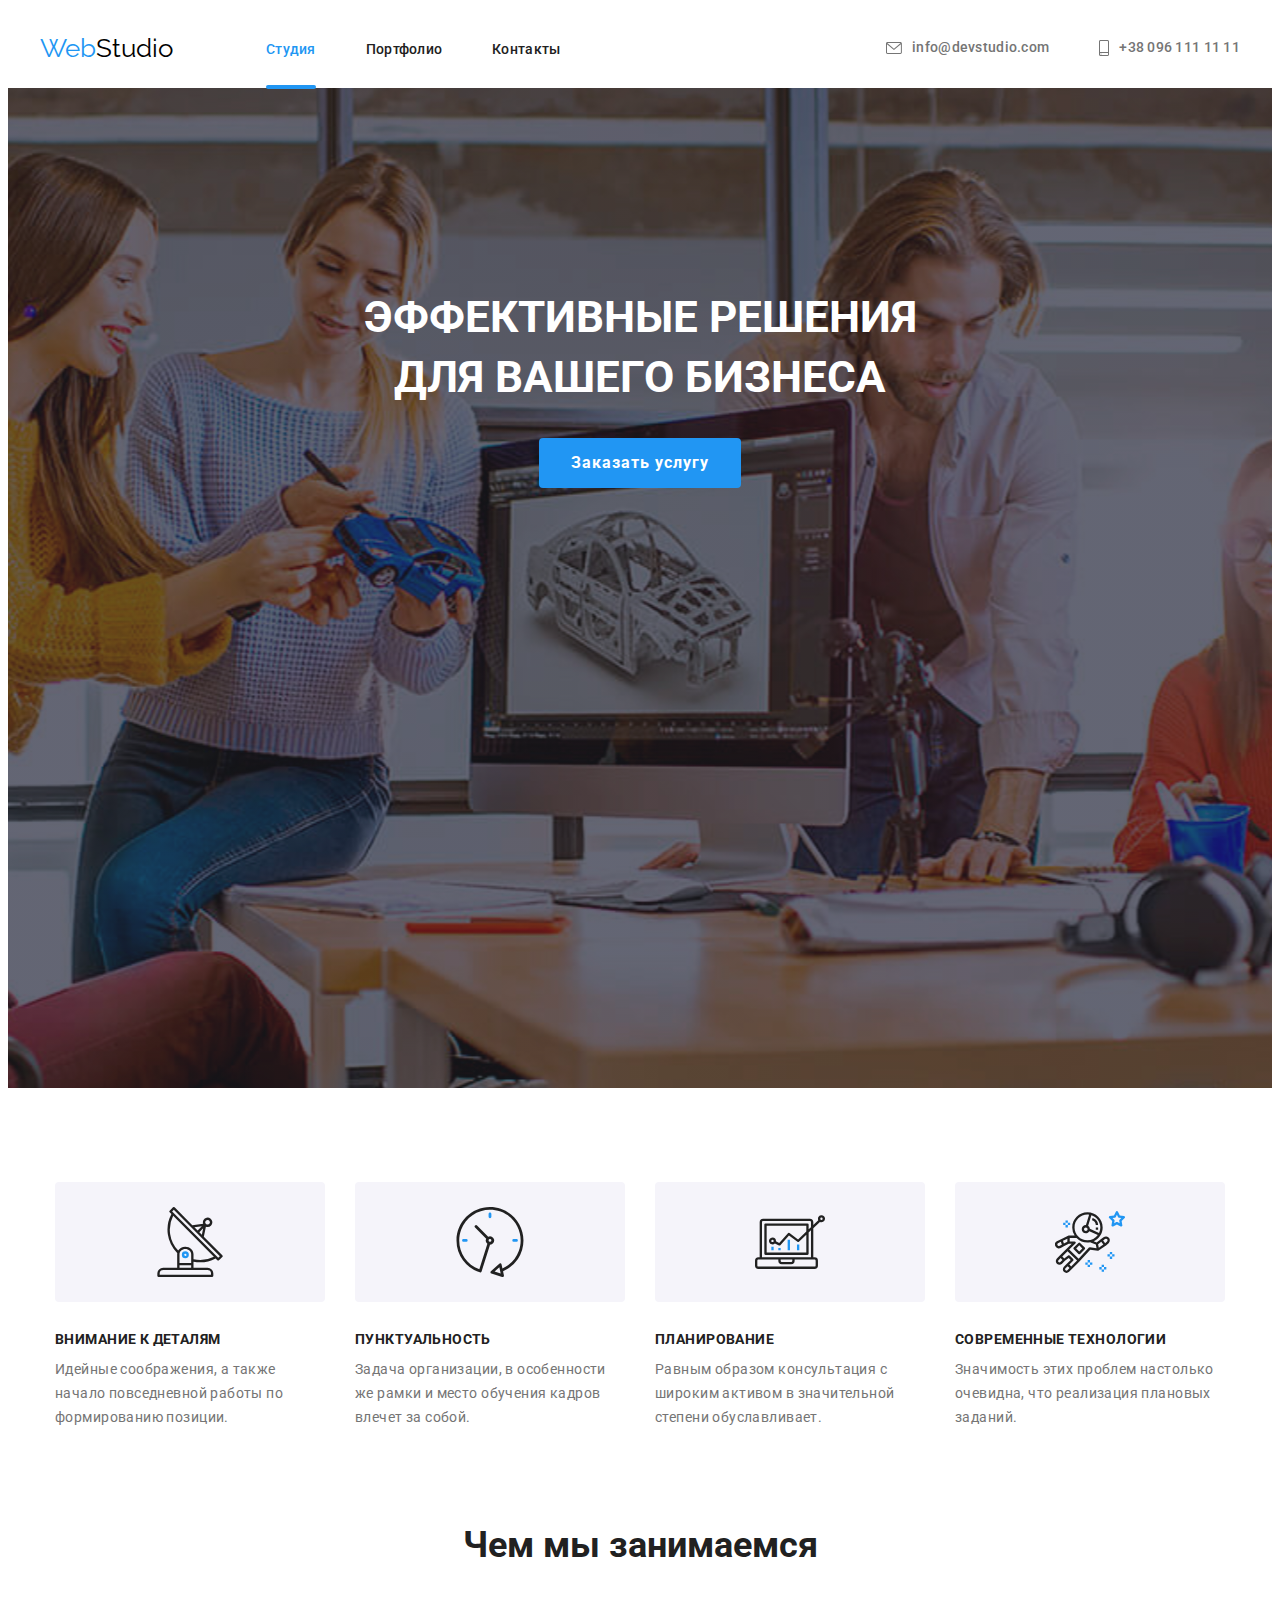
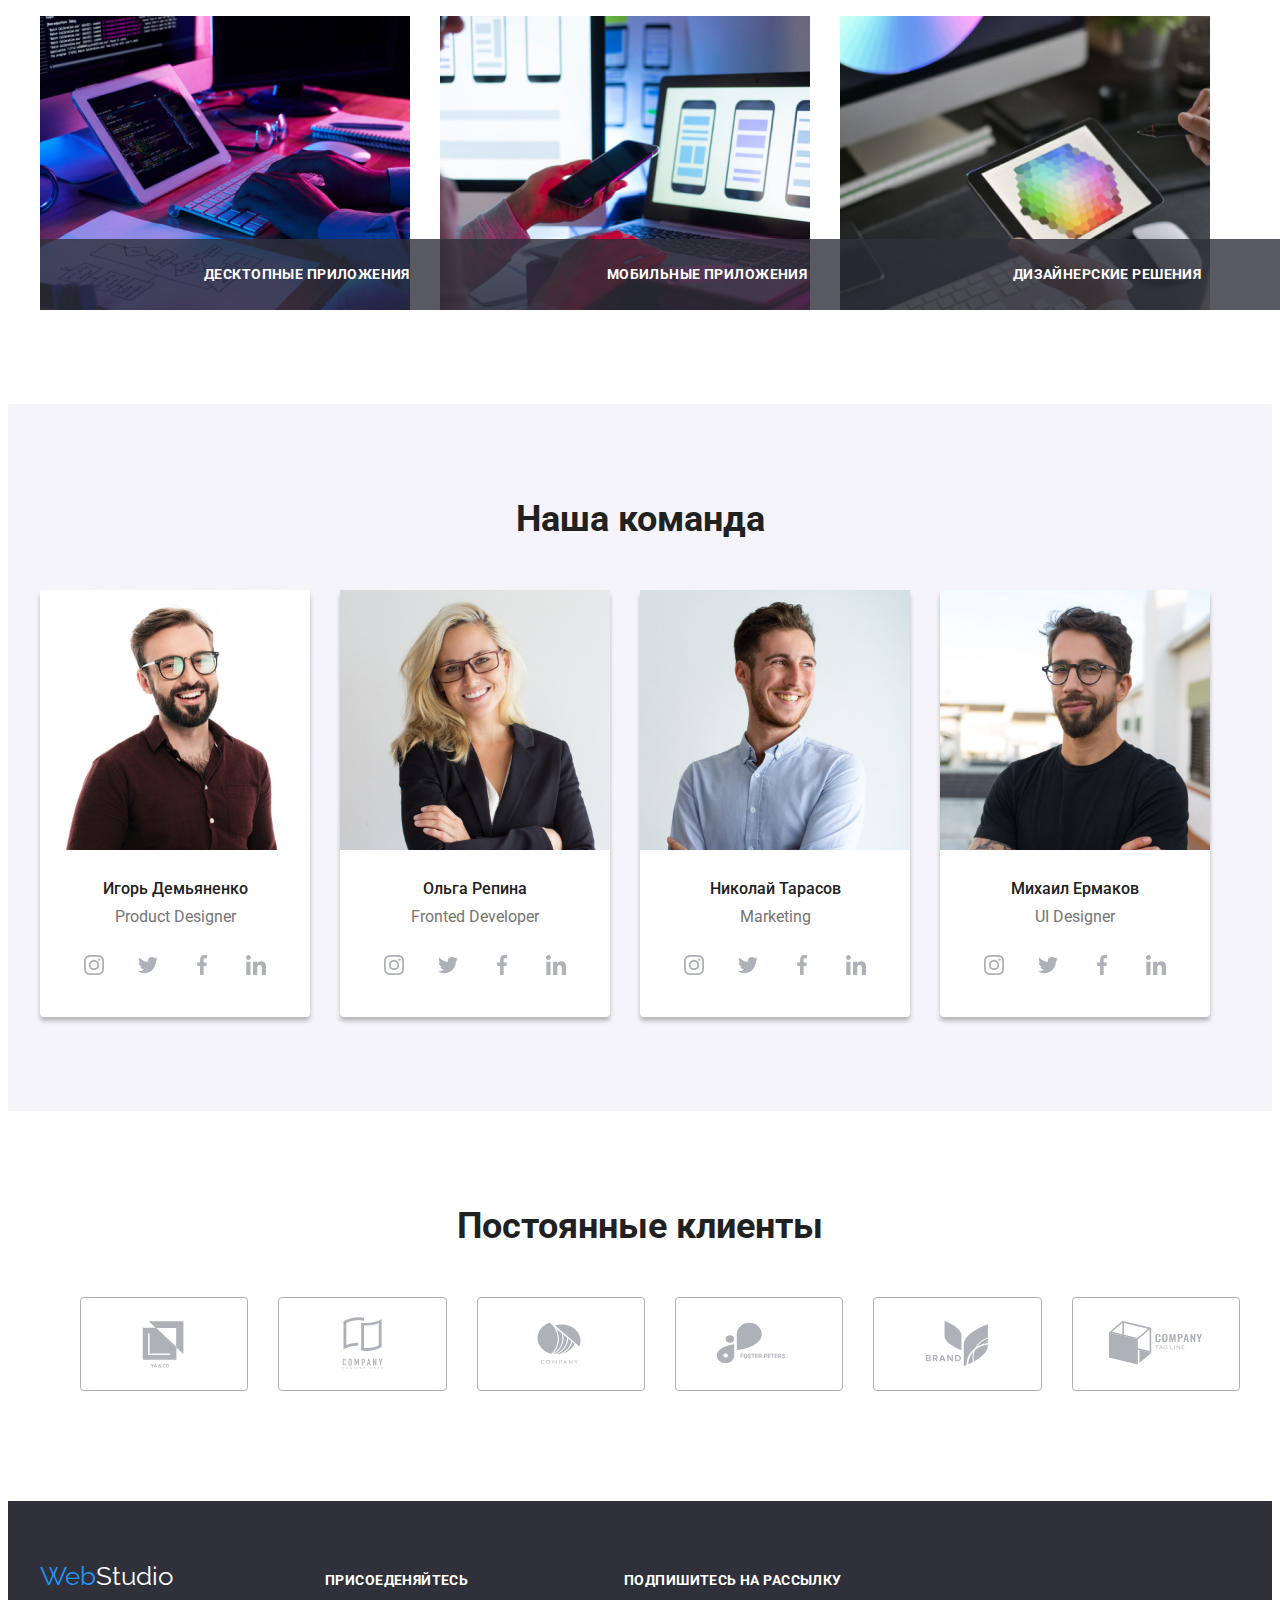
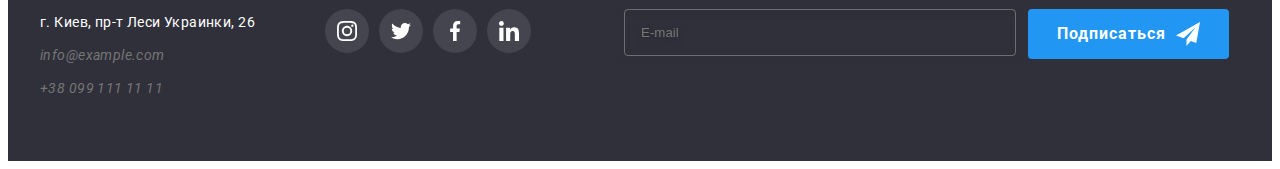
==== commit ef757622: "bem" ====
--- a/index.html
+++ b/index.html
@@ -21,7 +21,7 @@
     <title>Веб студия</title>
   </head>
   <body>
-    <!--Шапка-->
+      <!--Шапка-->
     <header class="header">
       <div class="container header__container">
         <a class="header__link-logo" href="./index.html" lang="en">
@@ -30,7 +30,7 @@
         <nav class="navigation">
           <ul class="navigation__list">
             <li class="navigation__item">
-              <a class="navigation__link active-page" href="./index.html">Студия</a>
+              <a class="navigation__link navigation__link--active-page" href="./index.html">Студия</a>
             </li>
             <li class="navigation__item">
               <a class="navigation__link" href="./portfolio.html">Портфолио</a>
@@ -63,10 +63,10 @@
     </header>
     <main class="main-hero">
       <!--Герой-->
-      <section class="hero bc-hero">
+      <section class="hero hero--bc-image">
         <div class="container">
           <h1 class="hero__title">Эффективные решения для вашего бизнеса</h1>
-          <button class="hero__btn" type="button" data-modal-open>Заказать услугу</button>
+          <button class="btn hero__btn" type="button" data-modal-open>Заказать услугу</button>
           <div class="backdrop is-hidden" data-modal>
             <div class="modal-windov">
               <button class="modal-closed" data-modal-close>
@@ -118,13 +118,13 @@
                   <a class="modal-form__link-modul" href="">Условия договора</a>
                  </span>
                 </label>
-                  <button class="modal-form__btn-modul" type="submit">Отправить</button>
+                  <button class="btn modal-form__btn-modul" type="submit">Отправить</button>
               </form>
             </div>
           </div>
         </div>
       </section>
-      <!--Особенности-->
+      <!--Особливості-->
       <section class="specifics modul">
         <div class="container">
           <!--Заховати заголовок h2 в сss-->
@@ -177,7 +177,7 @@
           </ul>
         </div>
       </section>
-              <!--Чим ми займаємось-->
+      <!--Чим ми займаємось-->
       <section class="work modul">
         <div class="container">
           <h2 class="work__title">Чем мы занимаемся</h2>
@@ -472,7 +472,7 @@
           </ul>
         </div>
       </section>
-      <!--Постоянний клиенти-->
+      <!--Постійні клієнти-->
       <section class="clients modul">
         <div class="container">
           <h2 class="clients__title">Постоянные клиенты</h2>
@@ -511,7 +511,7 @@
         </div>
       </section>
     </main>
-    <!--Подвал-->
+    <!--Підвал-->
     <footer class="footer">
       <div class="container container--flex">
         <div class="footer__container">
@@ -571,8 +571,8 @@
             <label class="subscription__label">
             <input class="subscription__input" type="email" placeholder="E-mail">
           </label>
-            <button class="subscription__btn" type="submit">Подписаться
-              <svg class="icon-btnf" width="24" height="24">
+            <button class="btn subscription__btn" type="submit">Подписаться
+              <svg class="subscription__btn-icon" width="24" height="24">
                 <use href="./images/icon/sprite.svg#icon-foot"></use>
               </svg>
             </button>
--- a/css/styles.css
+++ b/css/styles.css
@@ -39,7 +39,6 @@
   margin-top: 0;
   margin-bottom: 0;
 }
-
 img {
   display: block;
   max-width: 100%;
@@ -56,7 +55,6 @@
   clip-path: inset(50%);
   margin: -1px;
 }
-
 .header__container {
   display: flex;
   align-items: center;
@@ -66,7 +64,6 @@
   padding-right: 15px;
   padding-left: 15px;
   margin: 0 auto;
-  /* outline: 1px solid red; */
 }
 .modul {
   padding: 94px 0;
@@ -107,10 +104,10 @@
   transition-duration: 250ms;
   transition-timing-function: cubic-bezier(0.4, 0, 0.2, 1);
 }
-.active-page {
+.navigation__link--active-page {
   color: var(--logo-cl);
 }
-.active-page::after {
+.navigation__link--active-page::after {
   position: absolute;
   bottom: 0;
   left: 0;
@@ -147,7 +144,7 @@
   fill: var(--grey-cl);
   margin-right: 10px;
 }
-.contacts__item {
+.contacts__item:not(:last-child) {
   margin-right: 50px;
 }
 
@@ -195,7 +192,7 @@
   margin-bottom: 30px;
   margin-right: auto;
 }
-.bc-hero {
+.hero--bc-image {
   background-image: linear-gradient(to right, rgba(47, 48, 58, 0.4), rgba(47, 48, 58, 0.4)),
     url(../images/bc/bc-home.svg);
   max-width: 1600px;
@@ -511,7 +508,6 @@
 }
 .work__list {
   display: flex;
-  /* padding-bottom: 94px; */
 }
 .work__item {
   position: relative;
@@ -565,7 +561,6 @@
   font-size: 16px;
   line-height: 1.16;
   margin-bottom: 10px;
-  /* padding: 30px 0 10px 0; */
 }
 .team__name-text {
   text-align: center;
@@ -573,7 +568,6 @@
   line-height: 1.18;
   color: var(--grey-cl);
   margin-bottom: 16px;
-  /* padding-bottom: 30px; */
 }
 .team__svg-icon {
   fill: var(--color-icon);
@@ -610,7 +604,6 @@
 .clients__title {
   text-align: center;
   font-size: 36px;
-  /* padding-top: 94px; */
   margin-bottom: 50px;
 }
 .clients__list {
@@ -798,28 +791,26 @@
 }
 
 /*Портфоліо*/
-.section-portfolio {
+.portfolio {
   padding: 94px 0;
 }
 /* Кнопки */
-.section-portfolio .menu-btn.active {
+.portfolio__list-btn .portfolio__btn--active{
   color: var(--whiteF-cl);
   background-color: var(--logo-cl);
 }
-.container > .list-portfolio-btn {
-  display: flex;
-  align-items: center;
-  justify-content: center;
-  margin-bottom: 50px;
-  /* padding-top: 94px; */
-  /* padding-bottom: 50px; */
-}
-.menu-btn:hover,
-.menu-btn:focus {
+.portfolio__list-btn {
+  display: flex;
+  align-items: center;
+  justify-content: center;
+  padding-bottom: 50px;
+}
+.portfolio__btn:hover,
+.portfolio__btn:focus {
   background: var(--logo-cl);
   color: var(--whiteF-cl);
 }
-.menu-btn {
+.portfolio__btn {
   font-family: inherit;
   font-size: 16px;
   line-height: 1.6;
@@ -835,25 +826,20 @@
   transition-duration: 250ms;
   transition-timing-function: cubic-bezier(0.4, 0, 0.2, 1);
 }
-.item-btn {
+.portfolio__item-btn {
   margin-right: 8px;
 }
 /*Проекти*/
-.container > .project-list {
+.container > .project__list {
   display: flex;
   flex-wrap: wrap;
-  /* padding-bottom: 94px; */
   margin-left: calc(-1 * var(--card-prf));
   margin-top: calc(-1 * var(--card-prf));
 }
-.project {
+.project__item {
   margin-top: var(--card-prf);
   margin-left: var(--card-prf);
   flex-basis: calc(100% / 3 calc(-1 * var(--card-prf)));
-  /* margin-right: 30px;
-  margin-bottom: 30px; */
-  /* outline: 1px solid red; */
-  /* outline: 1px solid var(--border-project); */
   width: 370px;
   border: 1px solid var(--border-project);
 }
@@ -864,7 +850,7 @@
 margin-bottom: 0;
 } */
 
-.card-content {
+.project__card-content {
   padding: 20px 24px;
 }
 .title-project {
@@ -875,43 +861,39 @@
   color: var(--brand-color);
   margin-bottom: 4px;
 }
-.project-text {
+.project__text {
   font-size: 16px;
   line-height: 1.87;
   letter-spacing: 0.03em;
   color: var(--grey-cl);
 }
-.project {
+.project__item {
   transition-property: box-shadow;
   transition-duration: 250ms;
   transition-timing-function: cubic-bezier(0.4, 0, 0.2, 1);
 }
-.project:hover,
-.project:focus {
+.project__item:hover,
+.project__item:focus {
   cursor: pointer;
   box-shadow: 0 4px 4px var(--border-team);
 }
-.card-thumb {
-  /* outline: 1px solid red; */
+.project__card-thumb {
   position: relative;
   overflow: hidden;
 }
-.overlay {
+.project__overlay {
   position: absolute;
   top: 0;
   left: 0;
   width: 100%;
   height: 100%;
   background-color: var(--bc-prtf);
-  /* z-index: 100; */
-  /* transition: transform 250ms cubic-bezier(0.4, 0, 0.2, 1); */
   transform: translateY(100%);
   transition-property: transform;
   transition-duration: 250ms;
   transition-timing-function: cubic-bezier(0.4, 0, 0.2, 1);
 }
-.text-overlay {
-  /* padding: 63px 24px 63px 24px; */
+.project__text-overlay {
   padding-top: 63px;
   padding-left: 24px;
   padding-bottom: 63px;
@@ -923,8 +905,8 @@
   letter-spacing: 0.03em;
   color: var(--whiteF-cl);
 }
-.project:hover .overlay,
-.project:focus .overlay {
+.project__item:hover .project__overlay,
+.project__item:focus .project__overlay {
   transform: translateY(0);
 }
 
@@ -935,8 +917,8 @@
 .work__list,
 .team__list,
 .address__list,
-.list-portfolio-btn,
-.project-list,
+.portfolio__list-btn,
+.project__list,
 .team__social-list,
 .clients__item,
 .join__list {
@@ -945,9 +927,6 @@
   margin-bottom: 0;
   padding-left: 0;
 }
-.decx {
-  text-decoration: none;
-}
 .modal-closed:hover .icon-btn,
 .modal-closed:focus.icon-btn {
   fill: var(--logo-cl);
